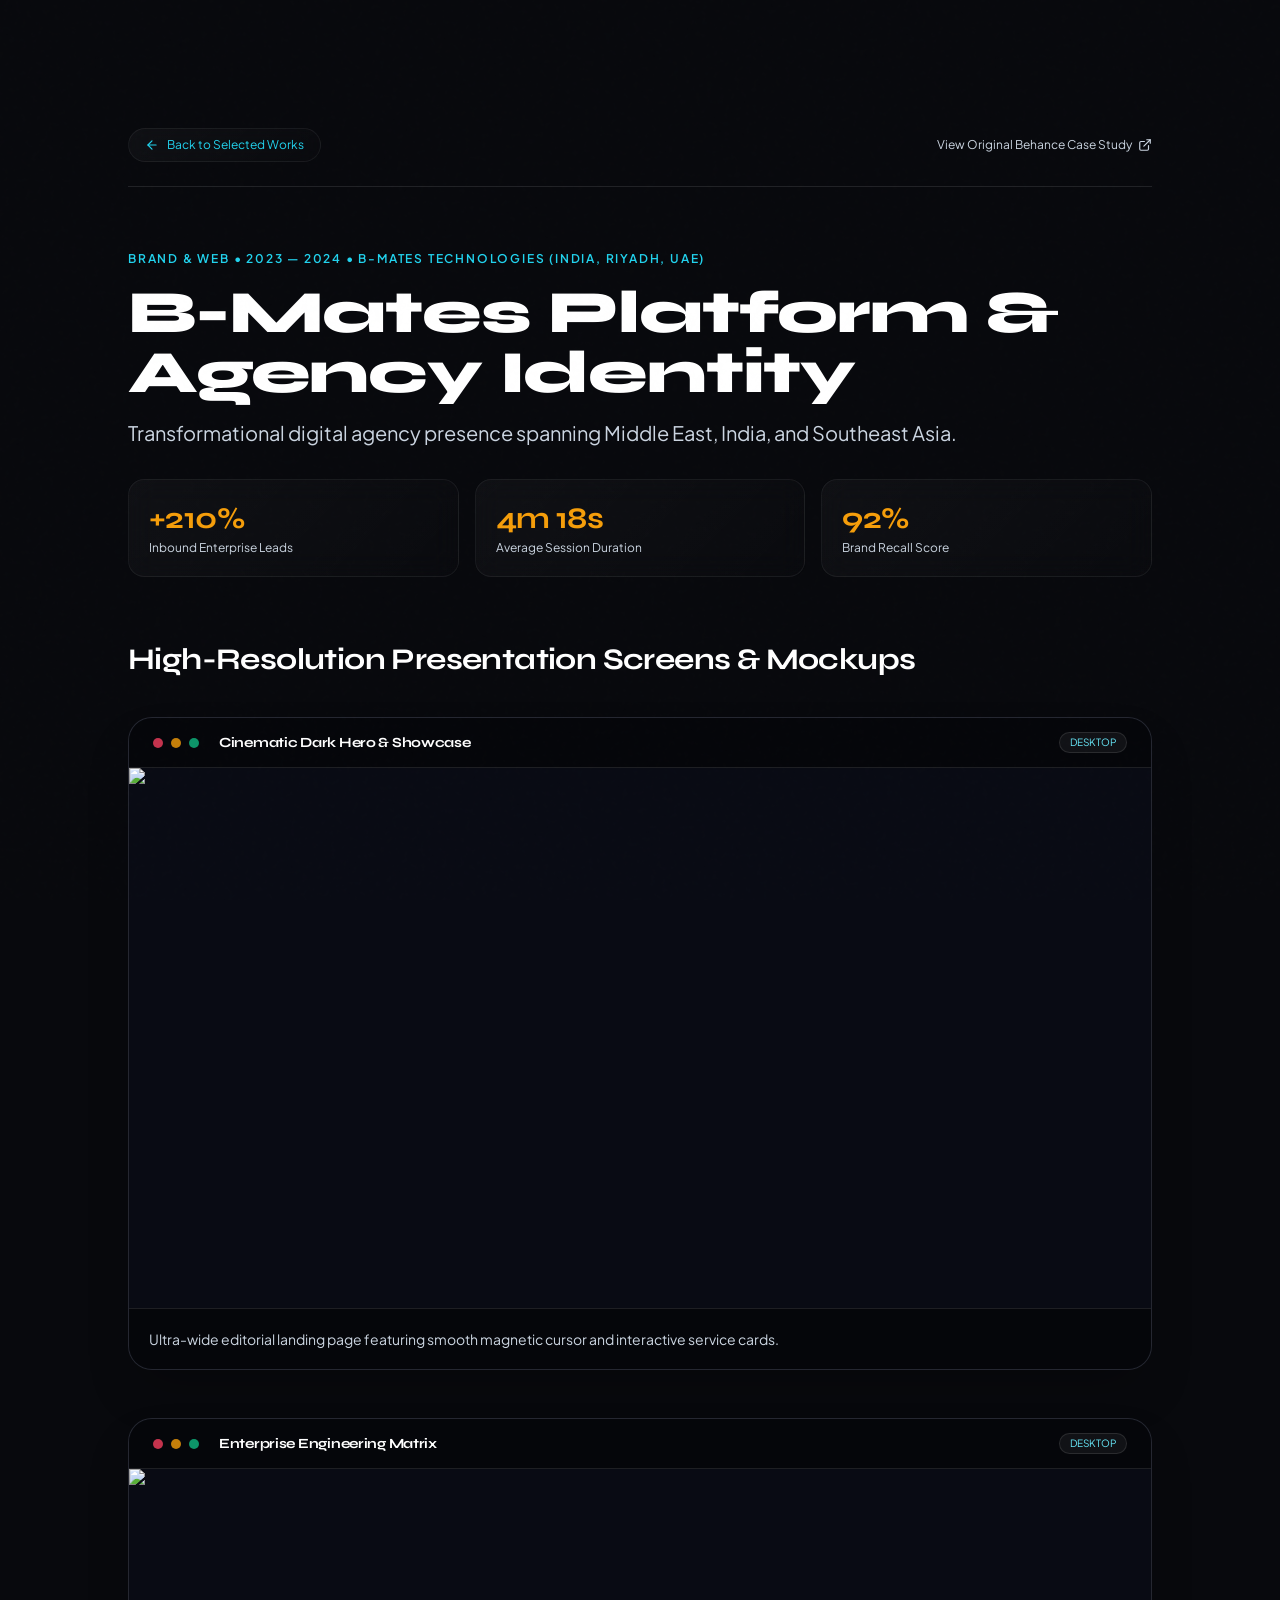
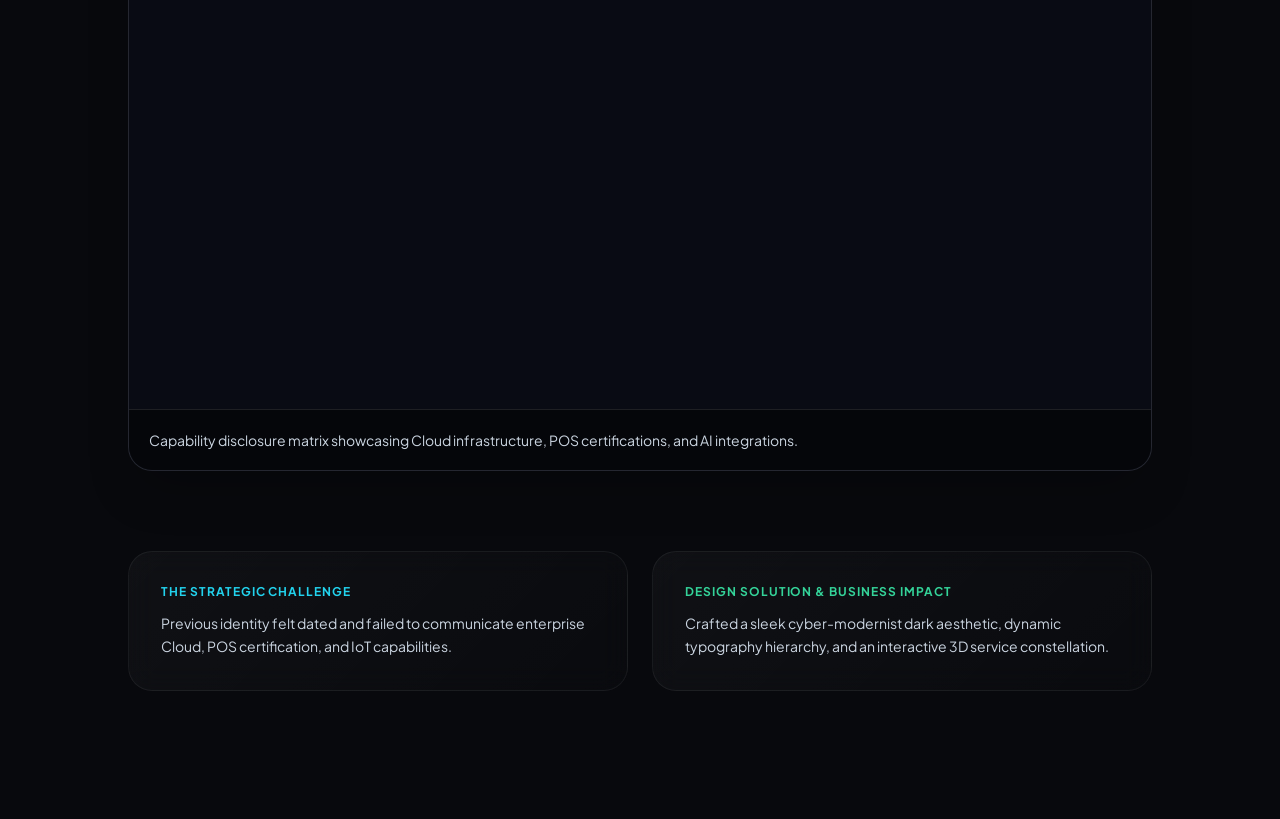
==== case-study/b-mates-branding.html @ 1fce5083 "Add files via upload" ====
<!DOCTYPE html>
<html lang="en" class="dark scroll-smooth">
<head>
<meta charSet="utf-8"/>
<meta name="viewport" content="width=device-width, initial-scale=1"/>
<link rel="stylesheet" href="../styles.css">
<title>AJESHCREATIVES | Senior UI/UX Designer &amp; Design Lead (15+ Years)</title>
<meta name="description" content="Design portfolio of Ajesh Mohanan (AJESHCREATIVES) — Senior UI/UX Designer and Design Team Lead with 15+ years of experience in Enterprise Healthcare SaaS, Design Systems, and Mobile Applications."/>
<meta name="author" content="Ajesh Mohanan"/>
<meta name="keywords" content="AJESHCREATIVES,Ajesh Mohanan,Senior UI/UX Designer,Design Team Lead,Product Designer,KanTime Healthcare,Mobile App Design,Design Systems,Brand Identity"/>
<meta property="og:title" content="AJESHCREATIVES | Senior UI/UX Designer &amp; Design Lead"/>
<meta property="og:description" content="15+ years crafting high-impact digital products, enterprise interfaces, and brand identity systems."/>
<meta property="og:url" content="https://ajeshcreatives.com"/>
<meta property="og:site_name" content="AJESHCREATIVES"/>
<meta property="og:locale" content="en_US"/>
<meta property="og:type" content="website"/>
<meta name="twitter:card" content="summary"/>
<meta name="twitter:title" content="AJESHCREATIVES | Senior UI/UX Designer &amp; Design Lead"/>
<meta name="twitter:description" content="15+ years crafting high-impact digital products, enterprise interfaces, and brand identity systems."/>
</head>
<body class="bg-[#08090d] text-slate-100 antialiased selection:bg-cyan-500/30 selection:text-white relative min-h-screen">
<div class="fixed inset-0 pointer-events-none bg-noise z-30 opacity-30">
</div><canvas class="fixed inset-0 pointer-events-none z-0 opacity-70" aria-hidden="true"></canvas>
<div class="relative z-10 flex flex-col min-h-screen">
<div class="min-h-screen bg-[#08090d] text-white py-24 sm:py-32 px-6 sm:px-12 lg:px-20 font-sans">
<div class="max-w-5xl mx-auto flex flex-col gap-16">
<div class="flex items-center justify-between pb-6 border-b border-white/10"><a class="inline-flex items-center gap-2 text-xs font-sans text-cyan-400 hover:text-white transition-colors glass-card px-4 py-2 rounded-full border border-white/10" href="../index.html#works"><svg xmlns="http://www.w3.org/2000/svg" width="24" height="24" viewBox="0 0 24 24" fill="none" stroke="currentColor" stroke-width="2" stroke-linecap="round" stroke-linejoin="round" class="lucide lucide-arrow-left w-3.5 h-3.5"><path d="m12 19-7-7 7-7"></path><path d="M19 12H5"></path></svg><span>Back to Selected Works</span></a><a href="https://www.behance.net/gallery/220894351/B-Mates-landing-page-Branding" target="_blank" rel="noopener noreferrer" class="inline-flex items-center gap-1.5 text-xs font-sans text-slate-300 hover:text-cyan-400 transition-colors"><span>View Original Behance Case Study</span><svg xmlns="http://www.w3.org/2000/svg" width="24" height="24" viewBox="0 0 24 24" fill="none" stroke="currentColor" stroke-width="2" stroke-linecap="round" stroke-linejoin="round" class="lucide lucide-external-link w-3.5 h-3.5"><path d="M15 3h6v6"></path><path d="M10 14 21 3"></path><path d="M18 13v6a2 2 0 0 1-2 2H5a2 2 0 0 1-2-2V8a2 2 0 0 1 2-2h6"></path></svg></a>
</div>
<div class="flex flex-col gap-4">
<div class="flex items-center gap-2 text-xs font-sans text-cyan-400 uppercase tracking-widest font-semibold"><span>Brand &amp; Web • 2023 — 2024 • B-Mates Technologies (India, Riyadh, UAE)</span>
</div><h1 class="font-heading text-4xl sm:text-6xl font-black text-white leading-tight">B-Mates Platform &amp; Agency Identity</h1><p class="text-lg sm:text-xl text-slate-300 font-sans leading-relaxed">Transformational digital agency presence spanning Middle East, India, and Southeast Asia.</p>
<div class="grid grid-cols-1 sm:grid-cols-3 gap-4 pt-4">
<div class="p-5 rounded-2xl glass-card border border-white/10 flex flex-col"><span class="font-heading text-3xl font-bold" style="color:#f59e0b">+210%</span><span class="text-xs text-slate-300 font-sans mt-1">Inbound Enterprise Leads</span>
</div>
<div class="p-5 rounded-2xl glass-card border border-white/10 flex flex-col"><span class="font-heading text-3xl font-bold" style="color:#f59e0b">4m 18s</span><span class="text-xs text-slate-300 font-sans mt-1">Average Session Duration</span>
</div>
<div class="p-5 rounded-2xl glass-card border border-white/10 flex flex-col"><span class="font-heading text-3xl font-bold" style="color:#f59e0b">92%</span><span class="text-xs text-slate-300 font-sans mt-1">Brand Recall Score</span>
</div>
</div>
</div>
<div class="flex flex-col gap-10"><h2 class="font-heading text-2xl sm:text-3xl font-bold text-white">High-Resolution Presentation Screens &amp; Mockups</h2>
<div class="flex flex-col gap-12">
<div class="rounded-3xl bg-[#0c0f1a] border border-white/10 overflow-hidden shadow-2xl flex flex-col">
<div class="px-6 py-3.5 bg-black/60 border-b border-white/10 flex items-center justify-between">
<div class="flex items-center gap-2"><span class="w-2.5 h-2.5 rounded-full bg-rose-500/80"></span><span class="w-2.5 h-2.5 rounded-full bg-amber-500/80"></span><span class="w-2.5 h-2.5 rounded-full bg-emerald-500/80"></span><h3 class="font-heading text-xs sm:text-sm font-bold text-white ml-3">Cinematic Dark Hero &amp; Showcase</h3>
</div><span class="text-[10px] font-sans px-2.5 py-0.5 rounded-full bg-white/5 border border-white/10 text-cyan-300 uppercase">Desktop</span>
</div>
<div class="relative w-full h-[360px] sm:h-[540px] bg-[#090b14]"><img alt="Cinematic Dark Hero &amp; Showcase" loading="lazy" decoding="async" data-nimg="fill" class="object-cover object-top" style="position:absolute;height:100%;width:100%;left:0;top:0;right:0;bottom:0;color:transparent" src="https://images.unsplash.com/photo-1460925895917-afdab827c52f?auto=format&amp;fit=crop&amp;w=1200&amp;q=80"/>
</div>
<div class="p-5 bg-black/60 border-t border-white/10 text-xs sm:text-sm text-slate-300 font-sans">Ultra-wide editorial landing page featuring smooth magnetic cursor and interactive service cards.
</div>
</div>
<div class="rounded-3xl bg-[#0c0f1a] border border-white/10 overflow-hidden shadow-2xl flex flex-col">
<div class="px-6 py-3.5 bg-black/60 border-b border-white/10 flex items-center justify-between">
<div class="flex items-center gap-2"><span class="w-2.5 h-2.5 rounded-full bg-rose-500/80"></span><span class="w-2.5 h-2.5 rounded-full bg-amber-500/80"></span><span class="w-2.5 h-2.5 rounded-full bg-emerald-500/80"></span><h3 class="font-heading text-xs sm:text-sm font-bold text-white ml-3">Enterprise Engineering Matrix</h3>
</div><span class="text-[10px] font-sans px-2.5 py-0.5 rounded-full bg-white/5 border border-white/10 text-cyan-300 uppercase">Desktop</span>
</div>
<div class="relative w-full h-[360px] sm:h-[540px] bg-[#090b14]"><img alt="Enterprise Engineering Matrix" loading="lazy" decoding="async" data-nimg="fill" class="object-cover object-top" style="position:absolute;height:100%;width:100%;left:0;top:0;right:0;bottom:0;color:transparent" src="https://images.unsplash.com/photo-1551836022-d5d88e9218df?auto=format&amp;fit=crop&amp;w=1200&amp;q=80"/>
</div>
<div class="p-5 bg-black/60 border-t border-white/10 text-xs sm:text-sm text-slate-300 font-sans">Capability disclosure matrix showcasing Cloud infrastructure, POS certifications, and AI integrations.
</div>
</div>
</div>
</div>
<div class="grid grid-cols-1 md:grid-cols-2 gap-6 pt-4">
<div class="p-8 rounded-3xl glass-card border border-white/10 flex flex-col gap-3"><span class="text-xs font-sans font-bold uppercase tracking-wider text-cyan-400">The Strategic Challenge</span><p class="text-sm text-slate-300 font-sans leading-relaxed">Previous identity felt dated and failed to communicate enterprise Cloud, POS certification, and IoT capabilities.</p>
</div>
<div class="p-8 rounded-3xl glass-card border border-white/10 flex flex-col gap-3"><span class="text-xs font-sans font-bold uppercase tracking-wider text-emerald-400">Design Solution &amp; Business Impact</span><p class="text-sm text-slate-300 font-sans leading-relaxed">Crafted a sleek cyber-modernist dark aesthetic, dynamic typography hierarchy, and an interactive 3D service constellation.</p>
</div>
</div>
</div>
</div>
</div>
</body>
</html>
---- styles.css ----
@import url("https://fonts.googleapis.com/css2?family=Plus+Jakarta+Sans:wght@300;400;500;600;700&family=Syne:wght@500;600;700;800;900&display=swap");*,:after,:before{--tw-border-spacing-x:0;--tw-border-spacing-y:0;--tw-translate-x:0;--tw-translate-y:0;--tw-rotate:0;--tw-skew-x:0;--tw-skew-y:0;--tw-scale-x:1;--tw-scale-y:1;--tw-pan-x: ;--tw-pan-y: ;--tw-pinch-zoom: ;--tw-scroll-snap-strictness:proximity;--tw-gradient-from-position: ;--tw-gradient-via-position: ;--tw-gradient-to-position: ;--tw-ordinal: ;--tw-slashed-zero: ;--tw-numeric-figure: ;--tw-numeric-spacing: ;--tw-numeric-fraction: ;--tw-ring-inset: ;--tw-ring-offset-width:0px;--tw-ring-offset-color:#fff;--tw-ring-color:rgba(59,130,246,.5);--tw-ring-offset-shadow:0 0 #0000;--tw-ring-shadow:0 0 #0000;--tw-shadow:0 0 #0000;--tw-shadow-colored:0 0 #0000;--tw-blur: ;--tw-brightness: ;--tw-contrast: ;--tw-grayscale: ;--tw-hue-rotate: ;--tw-invert: ;--tw-saturate: ;--tw-sepia: ;--tw-drop-shadow: ;--tw-backdrop-blur: ;--tw-backdrop-brightness: ;--tw-backdrop-contrast: ;--tw-backdrop-grayscale: ;--tw-backdrop-hue-rotate: ;--tw-backdrop-invert: ;--tw-backdrop-opacity: ;--tw-backdrop-saturate: ;--tw-backdrop-sepia: ;--tw-contain-size: ;--tw-contain-layout: ;--tw-contain-paint: ;--tw-contain-style: }::backdrop{--tw-border-spacing-x:0;--tw-border-spacing-y:0;--tw-translate-x:0;--tw-translate-y:0;--tw-rotate:0;--tw-skew-x:0;--tw-skew-y:0;--tw-scale-x:1;--tw-scale-y:1;--tw-pan-x: ;--tw-pan-y: ;--tw-pinch-zoom: ;--tw-scroll-snap-strictness:proximity;--tw-gradient-from-position: ;--tw-gradient-via-position: ;--tw-gradient-to-position: ;--tw-ordinal: ;--tw-slashed-zero: ;--tw-numeric-figure: ;--tw-numeric-spacing: ;--tw-numeric-fraction: ;--tw-ring-inset: ;--tw-ring-offset-width:0px;--tw-ring-offset-color:#fff;--tw-ring-color:rgba(59,130,246,.5);--tw-ring-offset-shadow:0 0 #0000;--tw-ring-shadow:0 0 #0000;--tw-shadow:0 0 #0000;--tw-shadow-colored:0 0 #0000;--tw-blur: ;--tw-brightness: ;--tw-contrast: ;--tw-grayscale: ;--tw-hue-rotate: ;--tw-invert: ;--tw-saturate: ;--tw-sepia: ;--tw-drop-shadow: ;--tw-backdrop-blur: ;--tw-backdrop-brightness: ;--tw-backdrop-contrast: ;--tw-backdrop-grayscale: ;--tw-backdrop-hue-rotate: ;--tw-backdrop-invert: ;--tw-backdrop-opacity: ;--tw-backdrop-saturate: ;--tw-backdrop-sepia: ;--tw-contain-size: ;--tw-contain-layout: ;--tw-contain-paint: ;--tw-contain-style: }

/*
! tailwindcss v3.4.19 | MIT License | https://tailwindcss.com
*/*,:after,:before{box-sizing:border-box;border:0 solid #e5e7eb}:after,:before{--tw-content:""}:host,html{line-height:1.5;-webkit-text-size-adjust:100%;-moz-tab-size:4;-o-tab-size:4;tab-size:4;font-family:Plus Jakarta Sans,-apple-system,BlinkMacSystemFont,Segoe UI,sans-serif;font-feature-settings:normal;font-variation-settings:normal;-webkit-tap-highlight-color:transparent}body{margin:0;line-height:inherit}hr{height:0;color:inherit;border-top-width:1px}abbr:where([title]){-webkit-text-decoration:underline dotted;text-decoration:underline dotted}h1,h2,h3,h4,h5,h6{font-size:inherit;font-weight:inherit}a{color:inherit;text-decoration:inherit}b,strong{font-weight:bolder}code,kbd,pre,samp{font-family:SF Mono,Fira Code,JetBrains Mono,monospace;font-feature-settings:normal;font-variation-settings:normal;font-size:1em}small{font-size:80%}sub,sup{font-size:75%;line-height:0;position:relative;vertical-align:baseline}sub{bottom:-.25em}sup{top:-.5em}table{text-indent:0;border-color:inherit;border-collapse:collapse}button,input,optgroup,select,textarea{font-family:inherit;font-feature-settings:inherit;font-variation-settings:inherit;font-size:100%;font-weight:inherit;line-height:inherit;letter-spacing:inherit;color:inherit;margin:0;padding:0}button,select{text-transform:none}button,input:where([type=button]),input:where([type=reset]),input:where([type=submit]){-webkit-appearance:button;background-color:transparent;background-image:none}:-moz-focusring{outline:auto}:-moz-ui-invalid{box-shadow:none}progress{vertical-align:baseline}::-webkit-inner-spin-button,::-webkit-outer-spin-button{height:auto}[type=search]{-webkit-appearance:textfield;outline-offset:-2px}::-webkit-search-decoration{-webkit-appearance:none}::-webkit-file-upload-button{-webkit-appearance:button;font:inherit}summary{display:list-item}blockquote,dd,dl,figure,h1,h2,h3,h4,h5,h6,hr,p,pre{margin:0}fieldset{margin:0}fieldset,legend{padding:0}menu,ol,ul{list-style:none;margin:0;padding:0}dialog{padding:0}textarea{resize:vertical}input::-moz-placeholder,textarea::-moz-placeholder{opacity:1;color:#9ca3af}input::placeholder,textarea::placeholder{opacity:1;color:#9ca3af}[role=button],button{cursor:pointer}:disabled{cursor:default}audio,canvas,embed,iframe,img,object,svg,video{display:block;vertical-align:middle}img,video{max-width:100%;height:auto}[hidden]:where(:not([hidden=until-found])){display:none}.pointer-events-none{pointer-events:none}.pointer-events-auto{pointer-events:auto}.fixed{position:fixed}.absolute{position:absolute}.relative{position:relative}.sticky{position:sticky}.inset-0{inset:0}.inset-4{inset:1rem}.inset-x-4{left:1rem;right:1rem}.-bottom-4{bottom:-1rem}.bottom-0{bottom:0}.bottom-6{bottom:1.5rem}.bottom-8{bottom:2rem}.left-0{left:0}.left-1\/3{left:33.333333%}.left-6{left:1.5rem}.left-8{left:2rem}.right-0{right:0}.right-1\/4{right:25%}.right-2{right:.5rem}.right-6{right:1.5rem}.right-8{right:2rem}.top-0{top:0}.top-1\/2{top:50%}.top-1\/3{top:33.333333%}.top-1\/4{top:25%}.top-24{top:6rem}.top-8{top:2rem}.-z-10{z-index:-10}.z-0{z-index:0}.z-10{z-index:10}.z-20{z-index:20}.z-30{z-index:30}.z-40{z-index:40}.z-50{z-index:50}.mx-auto{margin-left:auto;margin-right:auto}.mb-1\.5{margin-bottom:.375rem}.mb-2{margin-bottom:.5rem}.ml-3{margin-left:.75rem}.mr-2{margin-right:.5rem}.mt-0\.5{margin-top:.125rem}.mt-1{margin-top:.25rem}.mt-2{margin-top:.5rem}.mt-4{margin-top:1rem}.block{display:block}.inline-block{display:inline-block}.flex{display:flex}.inline-flex{display:inline-flex}.grid{display:grid}.hidden{display:none}.h-1\.5{height:.375rem}.h-10{height:2.5rem}.h-14{height:3.5rem}.h-2{height:.5rem}.h-2\.5{height:.625rem}.h-20{height:5rem}.h-28{height:7rem}.h-3{height:.75rem}.h-3\.5{height:.875rem}.h-4{height:1rem}.h-5{height:1.25rem}.h-8{height:2rem}.h-9{height:2.25rem}.h-\[320px\]{height:320px}.h-\[360px\]{height:360px}.h-\[400px\]{height:400px}.h-\[440px\]{height:440px}.h-\[500px\]{height:500px}.h-\[600px\]{height:600px}.h-full{height:100%}.max-h-\[90vh\]{max-height:90vh}.max-h-\[92vh\]{max-height:92vh}.min-h-\[92vh\]{min-height:92vh}.min-h-screen{min-height:100vh}.w-1\.5{width:.375rem}.w-10{width:2.5rem}.w-14{width:3.5rem}.w-2{width:.5rem}.w-2\.5{width:.625rem}.w-20{width:5rem}.w-3{width:.75rem}.w-3\.5{width:.875rem}.w-4{width:1rem}.w-5{width:1.25rem}.w-8{width:2rem}.w-9{width:2.25rem}.w-\[300px\]{width:300px}.w-\[600px\]{width:600px}.w-\[650px\]{width:650px}.w-fit{width:-moz-fit-content;width:fit-content}.w-full{width:100%}.max-w-2xl{max-width:42rem}.max-w-3xl{max-width:48rem}.max-w-4xl{max-width:56rem}.max-w-5xl{max-width:64rem}.max-w-6xl{max-width:72rem}.max-w-7xl{max-width:80rem}.max-w-lg{max-width:32rem}.max-w-md{max-width:28rem}.max-w-xl{max-width:36rem}.max-w-xs{max-width:20rem}.flex-1{flex:1 1 0%}.shrink-0{flex-shrink:0}.-translate-x-1\/2{--tw-translate-x:-50%}.-translate-x-1\/2,.-translate-y-1\/2{transform:translate(var(--tw-translate-x),var(--tw-translate-y)) rotate(var(--tw-rotate)) skewX(var(--tw-skew-x)) skewY(var(--tw-skew-y)) scaleX(var(--tw-scale-x)) scaleY(var(--tw-scale-y))}.-translate-y-1\/2{--tw-translate-y:-50%}.scale-\[1\.02\]{--tw-scale-x:1.02;--tw-scale-y:1.02;transform:translate(var(--tw-translate-x),var(--tw-translate-y)) rotate(var(--tw-rotate)) skewX(var(--tw-skew-x)) skewY(var(--tw-skew-y)) scaleX(var(--tw-scale-x)) scaleY(var(--tw-scale-y))}@keyframes ping{75%,to{transform:scale(2);opacity:0}}.animate-ping{animation:ping 1s cubic-bezier(0,0,.2,1) infinite}@keyframes pulse{50%{opacity:.5}}.animate-pulse{animation:pulse 2s cubic-bezier(.4,0,.6,1) infinite}.cursor-pointer{cursor:pointer}.select-none{-webkit-user-select:none;-moz-user-select:none;user-select:none}.resize{resize:both}.grid-cols-1{grid-template-columns:repeat(1,minmax(0,1fr))}.grid-cols-2{grid-template-columns:repeat(2,minmax(0,1fr))}.grid-cols-3{grid-template-columns:repeat(3,minmax(0,1fr))}.flex-col{flex-direction:column}.flex-wrap{flex-wrap:wrap}.items-start{align-items:flex-start}.items-end{align-items:flex-end}.items-center{align-items:center}.items-baseline{align-items:baseline}.justify-center{justify-content:center}.justify-between{justify-content:space-between}.gap-1{gap:.25rem}.gap-1\.5{gap:.375rem}.gap-10{gap:2.5rem}.gap-12{gap:3rem}.gap-16{gap:4rem}.gap-2{gap:.5rem}.gap-2\.5{gap:.625rem}.gap-20{gap:5rem}.gap-24{gap:6rem}.gap-3{gap:.75rem}.gap-3\.5{gap:.875rem}.gap-36{gap:9rem}.gap-4{gap:1rem}.gap-6{gap:1.5rem}.gap-8{gap:2rem}.space-y-2\.5>:not([hidden])~:not([hidden]){--tw-space-y-reverse:0;margin-top:calc(.625rem * calc(1 - var(--tw-space-y-reverse)));margin-bottom:calc(.625rem * var(--tw-space-y-reverse))}.space-y-3>:not([hidden])~:not([hidden]){--tw-space-y-reverse:0;margin-top:calc(.75rem * calc(1 - var(--tw-space-y-reverse)));margin-bottom:calc(.75rem * var(--tw-space-y-reverse))}.space-y-4>:not([hidden])~:not([hidden]){--tw-space-y-reverse:0;margin-top:calc(1rem * calc(1 - var(--tw-space-y-reverse)));margin-bottom:calc(1rem * var(--tw-space-y-reverse))}.self-start{align-self:flex-start}.overflow-hidden{overflow:hidden}.overflow-x-auto{overflow-x:auto}.overflow-y-auto{overflow-y:auto}.scroll-smooth{scroll-behavior:smooth}.truncate{overflow:hidden;text-overflow:ellipsis}.truncate,.whitespace-nowrap{white-space:nowrap}.rounded{border-radius:.25rem}.rounded-2xl{border-radius:1rem}.rounded-3xl{border-radius:1.5rem}.rounded-full{border-radius:9999px}.rounded-lg{border-radius:.5rem}.rounded-xl{border-radius:.75rem}.border{border-width:1px}.border-b{border-bottom-width:1px}.border-t{border-top-width:1px}.border-amber-500\/20{border-color:rgba(245,158,11,.2)}.border-cyan-400{--tw-border-opacity:1;border-color:rgb(34 211 238/var(--tw-border-opacity,1))}.border-cyan-400\/20{border-color:rgba(34,211,238,.2)}.border-cyan-400\/25{border-color:rgba(34,211,238,.25)}.border-cyan-400\/30{border-color:rgba(34,211,238,.3)}.border-cyan-400\/50{border-color:rgba(34,211,238,.5)}.border-cyan-500\/20{border-color:rgba(6,182,212,.2)}.border-cyan-500\/25{border-color:rgba(6,182,212,.25)}.border-cyan-500\/30{border-color:rgba(6,182,212,.3)}.border-emerald-400\/20{border-color:rgba(52,211,153,.2)}.border-emerald-500\/20{border-color:rgba(16,185,129,.2)}.border-emerald-500\/30{border-color:rgba(16,185,129,.3)}.border-emerald-500\/40{border-color:rgba(16,185,129,.4)}.border-purple-400\/20{border-color:rgba(192,132,252,.2)}.border-purple-500{--tw-border-opacity:1;border-color:rgb(168 85 247/var(--tw-border-opacity,1))}.border-purple-500\/20{border-color:rgba(168,85,247,.2)}.border-white{--tw-border-opacity:1;border-color:rgb(255 255 255/var(--tw-border-opacity,1))}.border-white\/10{border-color:hsla(0,0%,100%,.1)}.border-white\/15{border-color:hsla(0,0%,100%,.15)}.border-white\/40{border-color:hsla(0,0%,100%,.4)}.border-white\/5{border-color:hsla(0,0%,100%,.05)}.bg-\[\#06070b\]{--tw-bg-opacity:1;background-color:rgb(6 7 11/var(--tw-bg-opacity,1))}.bg-\[\#08090d\]{--tw-bg-opacity:1;background-color:rgb(8 9 13/var(--tw-bg-opacity,1))}.bg-\[\#080a12\]{--tw-bg-opacity:1;background-color:rgb(8 10 18/var(--tw-bg-opacity,1))}.bg-\[\#080a12\]\/95{background-color:rgba(8,10,18,.95)}.bg-\[\#090b14\]{--tw-bg-opacity:1;background-color:rgb(9 11 20/var(--tw-bg-opacity,1))}.bg-\[\#090b14\]\/95{background-color:rgba(9,11,20,.95)}.bg-\[\#0a0d17\]\/85{background-color:rgba(10,13,23,.85)}.bg-\[\#0c0f1a\]{--tw-bg-opacity:1;background-color:rgb(12 15 26/var(--tw-bg-opacity,1))}.bg-\[\#0f1422\]{--tw-bg-opacity:1;background-color:rgb(15 20 34/var(--tw-bg-opacity,1))}.bg-\[\#111\]{--tw-bg-opacity:1;background-color:rgb(17 17 17/var(--tw-bg-opacity,1))}.bg-\[\#121624\]{--tw-bg-opacity:1;background-color:rgb(18 22 36/var(--tw-bg-opacity,1))}.bg-amber-500\/80{background-color:rgba(245,158,11,.8)}.bg-black\/40{background-color:rgba(0,0,0,.4)}.bg-black\/50{background-color:rgba(0,0,0,.5)}.bg-black\/60{background-color:rgba(0,0,0,.6)}.bg-black\/70{background-color:rgba(0,0,0,.7)}.bg-black\/75{background-color:rgba(0,0,0,.75)}.bg-black\/85{background-color:rgba(0,0,0,.85)}.bg-black\/90{background-color:rgba(0,0,0,.9)}.bg-blue-600\/5{background-color:rgba(37,99,235,.05)}.bg-cyan-400{--tw-bg-opacity:1;background-color:rgb(34 211 238/var(--tw-bg-opacity,1))}.bg-cyan-400\/10{background-color:rgba(34,211,238,.1)}.bg-cyan-500\/15{background-color:rgba(6,182,212,.15)}.bg-cyan-500\/20{background-color:rgba(6,182,212,.2)}.bg-cyan-500\/5{background-color:rgba(6,182,212,.05)}.bg-cyan-950\/60{background-color:rgba(8,51,68,.6)}.bg-emerald-400{--tw-bg-opacity:1;background-color:rgb(52 211 153/var(--tw-bg-opacity,1))}.bg-emerald-400\/10{background-color:rgba(52,211,153,.1)}.bg-emerald-500\/80{background-color:rgba(16,185,129,.8)}.bg-emerald-950\/40{background-color:rgba(2,44,34,.4)}.bg-emerald-950\/60{background-color:rgba(2,44,34,.6)}.bg-purple-400\/10{background-color:rgba(192,132,252,.1)}.bg-purple-600{--tw-bg-opacity:1;background-color:rgb(147 51 234/var(--tw-bg-opacity,1))}.bg-rose-500\/80{background-color:rgba(244,63,94,.8)}.bg-white{--tw-bg-opacity:1;background-color:rgb(255 255 255/var(--tw-bg-opacity,1))}.bg-white\/10{background-color:hsla(0,0%,100%,.1)}.bg-white\/5{background-color:hsla(0,0%,100%,.05)}.bg-white\/\[0\.02\]{background-color:hsla(0,0%,100%,.02)}.bg-white\/\[0\.03\]{background-color:hsla(0,0%,100%,.03)}.bg-white\/\[0\.04\]{background-color:hsla(0,0%,100%,.04)}.bg-gradient-to-b{background-image:linear-gradient(to bottom,var(--tw-gradient-stops))}.bg-gradient-to-br{background-image:linear-gradient(to bottom right,var(--tw-gradient-stops))}.bg-gradient-to-r{background-image:linear-gradient(to right,var(--tw-gradient-stops))}.bg-gradient-to-t{background-image:linear-gradient(to top,var(--tw-gradient-stops))}.bg-gradient-to-tr{background-image:linear-gradient(to top right,var(--tw-gradient-stops))}.from-black\/80{--tw-gradient-from:rgba(0,0,0,.8) var(--tw-gradient-from-position);--tw-gradient-to:transparent var(--tw-gradient-to-position);--tw-gradient-stops:var(--tw-gradient-from),var(--tw-gradient-to)}.from-cyan-300{--tw-gradient-from:#67e8f9 var(--tw-gradient-from-position);--tw-gradient-to:rgba(103,232,249,0) var(--tw-gradient-to-position);--tw-gradient-stops:var(--tw-gradient-from),var(--tw-gradient-to)}.from-cyan-400\/20{--tw-gradient-from:rgba(34,211,238,.2) var(--tw-gradient-from-position);--tw-gradient-to:rgba(34,211,238,0) var(--tw-gradient-to-position);--tw-gradient-stops:var(--tw-gradient-from),var(--tw-gradient-to)}.from-cyan-500\/10{--tw-gradient-from:rgba(6,182,212,.1) var(--tw-gradient-from-position);--tw-gradient-to:rgba(6,182,212,0) var(--tw-gradient-to-position);--tw-gradient-stops:var(--tw-gradient-from),var(--tw-gradient-to)}.from-cyan-950\/20{--tw-gradient-from:rgba(8,51,68,.2) var(--tw-gradient-from-position);--tw-gradient-to:rgba(8,51,68,0) var(--tw-gradient-to-position);--tw-gradient-stops:var(--tw-gradient-from),var(--tw-gradient-to)}.from-white\/\[0\.06\]{--tw-gradient-from:hsla(0,0%,100%,.06) var(--tw-gradient-from-position);--tw-gradient-to:hsla(0,0%,100%,0) var(--tw-gradient-to-position);--tw-gradient-stops:var(--tw-gradient-from),var(--tw-gradient-to)}.via-black{--tw-gradient-to:transparent var(--tw-gradient-to-position);--tw-gradient-stops:var(--tw-gradient-from),#000 var(--tw-gradient-via-position),var(--tw-gradient-to)}.via-cyan-400{--tw-gradient-to:rgba(34,211,238,0) var(--tw-gradient-to-position);--tw-gradient-stops:var(--tw-gradient-from),#22d3ee var(--tw-gradient-via-position),var(--tw-gradient-to)}.via-purple-500\/5{--tw-gradient-to:rgba(168,85,247,0) var(--tw-gradient-to-position);--tw-gradient-stops:var(--tw-gradient-from),rgba(168,85,247,.05) var(--tw-gradient-via-position),var(--tw-gradient-to)}.via-transparent{--tw-gradient-to:transparent var(--tw-gradient-to-position);--tw-gradient-stops:var(--tw-gradient-from),transparent var(--tw-gradient-via-position),var(--tw-gradient-to)}.to-cyan-400{--tw-gradient-to:#22d3ee var(--tw-gradient-to-position)}.to-emerald-400{--tw-gradient-to:#34d399 var(--tw-gradient-to-position)}.to-purple-500\/20{--tw-gradient-to:rgba(168,85,247,.2) var(--tw-gradient-to-position)}.to-purple-950\/20{--tw-gradient-to:rgba(59,7,100,.2) var(--tw-gradient-to-position)}.to-transparent{--tw-gradient-to:transparent var(--tw-gradient-to-position)}.fill-black{fill:#000}.fill-cyan-400{fill:#22d3ee}.object-contain{-o-object-fit:contain;object-fit:contain}.object-cover{-o-object-fit:cover;object-fit:cover}.object-top{-o-object-position:top;object-position:top}.p-0\.5{padding:.125rem}.p-1\.5{padding:.375rem}.p-2{padding:.5rem}.p-2\.5{padding:.625rem}.p-3{padding:.75rem}.p-4{padding:1rem}.p-5{padding:1.25rem}.p-6{padding:1.5rem}.p-8{padding:2rem}.px-1{padding-left:.25rem;padding-right:.25rem}.px-2\.5{padding-left:.625rem;padding-right:.625rem}.px-3{padding-left:.75rem;padding-right:.75rem}.px-3\.5{padding-left:.875rem;padding-right:.875rem}.px-4{padding-left:1rem;padding-right:1rem}.px-5{padding-left:1.25rem;padding-right:1.25rem}.px-6{padding-left:1.5rem;padding-right:1.5rem}.px-7{padding-left:1.75rem;padding-right:1.75rem}.py-0\.5{padding-top:.125rem;padding-bottom:.125rem}.py-1{padding-top:.25rem;padding-bottom:.25rem}.py-1\.5{padding-top:.375rem;padding-bottom:.375rem}.py-2{padding-top:.5rem;padding-bottom:.5rem}.py-2\.5{padding-top:.625rem;padding-bottom:.625rem}.py-24{padding-top:6rem;padding-bottom:6rem}.py-3{padding-top:.75rem;padding-bottom:.75rem}.py-3\.5{padding-top:.875rem;padding-bottom:.875rem}.py-32{padding-top:8rem;padding-bottom:8rem}.py-4{padding-top:1rem;padding-bottom:1rem}.pb-12{padding-bottom:3rem}.pb-16{padding-bottom:4rem}.pb-2{padding-bottom:.5rem}.pb-28{padding-bottom:7rem}.pb-3{padding-bottom:.75rem}.pb-4{padding-bottom:1rem}.pb-6{padding-bottom:1.5rem}.pb-8{padding-bottom:2rem}.pt-2{padding-top:.5rem}.pt-24{padding-top:6rem}.pt-3{padding-top:.75rem}.pt-36{padding-top:9rem}.pt-4{padding-top:1rem}.pt-5{padding-top:1.25rem}.pt-6{padding-top:1.5rem}.pt-8{padding-top:2rem}.text-left{text-align:left}.text-center{text-align:center}.text-right{text-align:right}.font-heading{font-family:Syne,-apple-system,sans-serif}.font-mono{font-family:SF Mono,Fira Code,JetBrains Mono,monospace}.font-sans{font-family:Plus Jakarta Sans,-apple-system,BlinkMacSystemFont,Segoe UI,sans-serif}.text-2xl{font-size:1.5rem;line-height:2rem}.text-3xl{font-size:1.875rem;line-height:2.25rem}.text-4xl{font-size:2.25rem;line-height:2.5rem}.text-5xl{font-size:3rem;line-height:1}.text-\[10px\]{font-size:10px}.text-\[11px\]{font-size:11px}.text-base{font-size:1rem;line-height:1.5rem}.text-lg{font-size:1.125rem;line-height:1.75rem}.text-sm{font-size:.875rem;line-height:1.25rem}.text-xl{font-size:1.25rem;line-height:1.75rem}.text-xs{font-size:.75rem;line-height:1rem}.font-black{font-weight:900}.font-bold{font-weight:700}.font-extrabold{font-weight:800}.font-medium{font-weight:500}.font-normal{font-weight:400}.font-semibold{font-weight:600}.uppercase{text-transform:uppercase}.leading-\[1\.02\]{line-height:1.02}.leading-relaxed{line-height:1.625}.leading-tight{line-height:1.25}.tracking-\[0\.25em\]{letter-spacing:.25em}.tracking-\[0\.2em\]{letter-spacing:.2em}.tracking-tight{letter-spacing:-.02em}.tracking-wide{letter-spacing:.04em}.tracking-wider{letter-spacing:.08em}.tracking-widest{letter-spacing:.15em}.text-amber-400{--tw-text-opacity:1;color:rgb(251 191 36/var(--tw-text-opacity,1))}.text-black{--tw-text-opacity:1;color:rgb(0 0 0/var(--tw-text-opacity,1))}.text-cyan-300{--tw-text-opacity:1;color:rgb(103 232 249/var(--tw-text-opacity,1))}.text-cyan-400{--tw-text-opacity:1;color:rgb(34 211 238/var(--tw-text-opacity,1))}.text-emerald-300{--tw-text-opacity:1;color:rgb(110 231 183/var(--tw-text-opacity,1))}.text-emerald-400{--tw-text-opacity:1;color:rgb(52 211 153/var(--tw-text-opacity,1))}.text-purple-300{--tw-text-opacity:1;color:rgb(216 180 254/var(--tw-text-opacity,1))}.text-purple-400{--tw-text-opacity:1;color:rgb(192 132 252/var(--tw-text-opacity,1))}.text-slate-100{--tw-text-opacity:1;color:rgb(241 245 249/var(--tw-text-opacity,1))}.text-slate-200{--tw-text-opacity:1;color:rgb(226 232 240/var(--tw-text-opacity,1))}.text-slate-300{--tw-text-opacity:1;color:rgb(203 213 225/var(--tw-text-opacity,1))}.text-slate-400{--tw-text-opacity:1;color:rgb(148 163 184/var(--tw-text-opacity,1))}.text-slate-500{--tw-text-opacity:1;color:rgb(100 116 139/var(--tw-text-opacity,1))}.text-white{--tw-text-opacity:1;color:rgb(255 255 255/var(--tw-text-opacity,1))}.antialiased{-webkit-font-smoothing:antialiased;-moz-osx-font-smoothing:grayscale}.placeholder-slate-500::-moz-placeholder{--tw-placeholder-opacity:1;color:rgb(100 116 139/var(--tw-placeholder-opacity,1))}.placeholder-slate-500::placeholder{--tw-placeholder-opacity:1;color:rgb(100 116 139/var(--tw-placeholder-opacity,1))}.opacity-15{opacity:.15}.opacity-30{opacity:.3}.opacity-70{opacity:.7}.opacity-75{opacity:.75}.shadow{--tw-shadow:0 1px 3px 0 rgba(0,0,0,.1),0 1px 2px -1px rgba(0,0,0,.1);--tw-shadow-colored:0 1px 3px 0 var(--tw-shadow-color),0 1px 2px -1px var(--tw-shadow-color)}.shadow,.shadow-2xl{box-shadow:var(--tw-ring-offset-shadow,0 0 #0000),var(--tw-ring-shadow,0 0 #0000),var(--tw-shadow)}.shadow-2xl{--tw-shadow:0 25px 50px -12px rgba(0,0,0,.25);--tw-shadow-colored:0 25px 50px -12px var(--tw-shadow-color)}.shadow-\[0_0_10px_\#00f0ff\]{--tw-shadow:0 0 10px #00f0ff;--tw-shadow-colored:0 0 10px var(--tw-shadow-color)}.shadow-\[0_0_10px_\#00f0ff\],.shadow-\[0_0_15px_rgba\(0\2c 240\2c 255\2c 0\.15\)\]{box-shadow:var(--tw-ring-offset-shadow,0 0 #0000),var(--tw-ring-shadow,0 0 #0000),var(--tw-shadow)}.shadow-\[0_0_15px_rgba\(0\2c 240\2c 255\2c 0\.15\)\]{--tw-shadow:0 0 15px rgba(0,240,255,.15);--tw-shadow-colored:0 0 15px var(--tw-shadow-color)}.shadow-\[0_0_20px_rgba\(0\2c 240\2c 255\2c 0\.25\)\]{--tw-shadow:0 0 20px rgba(0,240,255,.25);--tw-shadow-colored:0 0 20px var(--tw-shadow-color);box-shadow:var(--tw-ring-offset-shadow,0 0 #0000),var(--tw-ring-shadow,0 0 #0000),var(--tw-shadow)}.shadow-\[0_0_20px_rgba\(0\2c 240\2c 255\2c 0\.3\)\]{--tw-shadow:0 0 20px rgba(0,240,255,.3);--tw-shadow-colored:0 0 20px var(--tw-shadow-color);box-shadow:var(--tw-ring-offset-shadow,0 0 #0000),var(--tw-ring-shadow,0 0 #0000),var(--tw-shadow)}.shadow-\[0_0_20px_rgba\(255\2c 255\2c 255\2c 0\.25\)\]{--tw-shadow:0 0 20px hsla(0,0%,100%,.25);--tw-shadow-colored:0 0 20px var(--tw-shadow-color);box-shadow:var(--tw-ring-offset-shadow,0 0 #0000),var(--tw-ring-shadow,0 0 #0000),var(--tw-shadow)}.shadow-\[0_0_25px_rgba\(0\2c 240\2c 255\2c 0\.15\)\]{--tw-shadow:0 0 25px rgba(0,240,255,.15);--tw-shadow-colored:0 0 25px var(--tw-shadow-color);box-shadow:var(--tw-ring-offset-shadow,0 0 #0000),var(--tw-ring-shadow,0 0 #0000),var(--tw-shadow)}.shadow-\[0_0_25px_rgba\(0\2c 240\2c 255\2c 0\.3\)\]{--tw-shadow:0 0 25px rgba(0,240,255,.3);--tw-shadow-colored:0 0 25px var(--tw-shadow-color);box-shadow:var(--tw-ring-offset-shadow,0 0 #0000),var(--tw-ring-shadow,0 0 #0000),var(--tw-shadow)}.shadow-\[0_0_25px_rgba\(0\2c 240\2c 255\2c 0\.35\)\]{--tw-shadow:0 0 25px rgba(0,240,255,.35);--tw-shadow-colored:0 0 25px var(--tw-shadow-color);box-shadow:var(--tw-ring-offset-shadow,0 0 #0000),var(--tw-ring-shadow,0 0 #0000),var(--tw-shadow)}.shadow-\[0_12px_36px_rgba\(0\2c 0\2c 0\2c 0\.6\)\]{--tw-shadow:0 12px 36px rgba(0,0,0,.6);--tw-shadow-colored:0 12px 36px var(--tw-shadow-color);box-shadow:var(--tw-ring-offset-shadow,0 0 #0000),var(--tw-ring-shadow,0 0 #0000),var(--tw-shadow)}.shadow-\[0_25px_70px_rgba\(0\2c 0\2c 0\2c 0\.8\)\]{--tw-shadow:0 25px 70px rgba(0,0,0,.8);--tw-shadow-colored:0 25px 70px var(--tw-shadow-color);box-shadow:var(--tw-ring-offset-shadow,0 0 #0000),var(--tw-ring-shadow,0 0 #0000),var(--tw-shadow)}.shadow-\[0_25px_80px_rgba\(0\2c 0\2c 0\2c 0\.9\)\]{--tw-shadow:0 25px 80px rgba(0,0,0,.9);--tw-shadow-colored:0 25px 80px var(--tw-shadow-color);box-shadow:var(--tw-ring-offset-shadow,0 0 #0000),var(--tw-ring-shadow,0 0 #0000),var(--tw-shadow)}.shadow-\[0_30px_90px_rgba\(0\2c 0\2c 0\2c 0\.9\)\]{--tw-shadow:0 30px 90px rgba(0,0,0,.9);--tw-shadow-colored:0 30px 90px var(--tw-shadow-color)}.shadow-\[0_30px_90px_rgba\(0\2c 0\2c 0\2c 0\.9\)\],.shadow-lg{box-shadow:var(--tw-ring-offset-shadow,0 0 #0000),var(--tw-ring-shadow,0 0 #0000),var(--tw-shadow)}.shadow-lg{--tw-shadow:0 10px 15px -3px rgba(0,0,0,.1),0 4px 6px -4px rgba(0,0,0,.1);--tw-shadow-colored:0 10px 15px -3px var(--tw-shadow-color),0 4px 6px -4px var(--tw-shadow-color)}.shadow-md{--tw-shadow:0 4px 6px -1px rgba(0,0,0,.1),0 2px 4px -2px rgba(0,0,0,.1);--tw-shadow-colored:0 4px 6px -1px var(--tw-shadow-color),0 2px 4px -2px var(--tw-shadow-color)}.shadow-md,.shadow-xl{box-shadow:var(--tw-ring-offset-shadow,0 0 #0000),var(--tw-ring-shadow,0 0 #0000),var(--tw-shadow)}.shadow-xl{--tw-shadow:0 20px 25px -5px rgba(0,0,0,.1),0 8px 10px -6px rgba(0,0,0,.1);--tw-shadow-colored:0 20px 25px -5px var(--tw-shadow-color),0 8px 10px -6px var(--tw-shadow-color)}.blur-\[140px\]{--tw-blur:blur(140px)}.blur-\[140px\],.blur-\[180px\]{filter:var(--tw-blur) var(--tw-brightness) var(--tw-contrast) var(--tw-grayscale) var(--tw-hue-rotate) var(--tw-invert) var(--tw-saturate) var(--tw-sepia) var(--tw-drop-shadow)}.blur-\[180px\]{--tw-blur:blur(180px)}.drop-shadow-\[0_20px_40px_rgba\(0\2c 240\2c 255\2c 0\.2\)\]{--tw-drop-shadow:drop-shadow(0 20px 40px rgba(0,240,255,.2))}.drop-shadow-\[0_20px_40px_rgba\(0\2c 240\2c 255\2c 0\.2\)\],.filter{filter:var(--tw-blur) var(--tw-brightness) var(--tw-contrast) var(--tw-grayscale) var(--tw-hue-rotate) var(--tw-invert) var(--tw-saturate) var(--tw-sepia) var(--tw-drop-shadow)}.backdrop-blur-2xl{--tw-backdrop-blur:blur(40px)}.backdrop-blur-2xl,.backdrop-blur-\[1px\]{backdrop-filter:var(--tw-backdrop-blur) var(--tw-backdrop-brightness) var(--tw-backdrop-contrast) var(--tw-backdrop-grayscale) var(--tw-backdrop-hue-rotate) var(--tw-backdrop-invert) var(--tw-backdrop-opacity) var(--tw-backdrop-saturate) var(--tw-backdrop-sepia)}.backdrop-blur-\[1px\]{--tw-backdrop-blur:blur(1px)}.backdrop-blur-md{--tw-backdrop-blur:blur(12px)}.backdrop-blur-md,.backdrop-blur-xl{backdrop-filter:var(--tw-backdrop-blur) var(--tw-backdrop-brightness) var(--tw-backdrop-contrast) var(--tw-backdrop-grayscale) var(--tw-backdrop-hue-rotate) var(--tw-backdrop-invert) var(--tw-backdrop-opacity) var(--tw-backdrop-saturate) var(--tw-backdrop-sepia)}.backdrop-blur-xl{--tw-backdrop-blur:blur(24px)}.transition{transition-property:color,background-color,border-color,text-decoration-color,fill,stroke,opacity,box-shadow,transform,filter,backdrop-filter;transition-timing-function:cubic-bezier(.4,0,.2,1);transition-duration:.15s}.transition-all{transition-property:all;transition-timing-function:cubic-bezier(.4,0,.2,1);transition-duration:.15s}.transition-colors{transition-property:color,background-color,border-color,text-decoration-color,fill,stroke;transition-timing-function:cubic-bezier(.4,0,.2,1);transition-duration:.15s}.transition-transform{transition-property:transform;transition-timing-function:cubic-bezier(.4,0,.2,1);transition-duration:.15s}.duration-300{transition-duration:.3s}.duration-500{transition-duration:.5s}.duration-700{transition-duration:.7s}:root{--background:#08090d;--foreground:#f1f5f9;--accent-cyan:#00f0ff;--accent-emerald:#00f5a0;--accent-purple:#9d4edd}*{box-sizing:border-box;margin:0;padding:0}html{scroll-behavior:smooth;color-scheme:dark}body,html{background-color:#08090d}body{color:var(--foreground);font-family:Plus Jakarta Sans,-apple-system,BlinkMacSystemFont,Segoe UI,Roboto,sans-serif;overflow-x:hidden;-webkit-font-smoothing:antialiased}.font-heading,h1,h2,h3,h4{font-family:Syne,-apple-system,BlinkMacSystemFont,sans-serif;letter-spacing:-.02em}::-webkit-scrollbar{width:6px}::-webkit-scrollbar-track{background:#08090d}::-webkit-scrollbar-thumb{background:#1c2030;border-radius:4px}::-webkit-scrollbar-thumb:hover{background:#2b334d}.glass-panel{background:rgba(14,17,26,.65);backdrop-filter:blur(20px);-webkit-backdrop-filter:blur(20px);border:1px solid hsla(0,0%,100%,.07)}.glass-panel-glow{background:rgba(15,19,30,.75);backdrop-filter:blur(24px);-webkit-backdrop-filter:blur(24px);border:1px solid rgba(0,240,255,.15);box-shadow:0 10px 40px -10px rgba(0,0,0,.5)}.glass-card{background:linear-gradient(135deg,hsla(0,0%,100%,.035),hsla(0,0%,100%,.01));backdrop-filter:blur(14px);border:1px solid hsla(0,0%,100%,.06);transition:all .4s cubic-bezier(.16,1,.3,1)}.glass-card:hover{border-color:rgba(0,240,255,.28);transform:translateY(-4px);box-shadow:0 16px 40px -10px rgba(0,0,0,.7)}.text-gradient-cyan{background:linear-gradient(135deg,#fff 30%,#00f0ff);-webkit-background-clip:text;-webkit-text-fill-color:transparent}.text-gradient-gold{background:linear-gradient(135deg,#fff 30%,#fbbf24);-webkit-background-clip:text;-webkit-text-fill-color:transparent}.text-gradient-purple{background:linear-gradient(135deg,#fff 30%,#c084fc);-webkit-background-clip:text;-webkit-text-fill-color:transparent}.bg-noise{background-image:url("data:image/svg+xml,%3Csvg viewBox='0 0 200 200' xmlns='http://www.w3.org/2000/svg'%3E%3Cfilter id='noiseFilter'%3E%3CfeTurbulence type='fractalNoise' baseFrequency='0.8' numOctaves='3' stitchTiles='stitch'/%3E%3C/filter%3E%3Crect width='100%25' height='100%25' filter='url(%23noiseFilter)' opacity='0.03'/%3E%3C/svg%3E")}.selection\:bg-cyan-500\/30 ::-moz-selection{background-color:rgba(6,182,212,.3)}.selection\:bg-cyan-500\/30 ::selection{background-color:rgba(6,182,212,.3)}.selection\:text-white ::-moz-selection{--tw-text-opacity:1;color:rgb(255 255 255/var(--tw-text-opacity,1))}.selection\:text-white ::selection{--tw-text-opacity:1;color:rgb(255 255 255/var(--tw-text-opacity,1))}.selection\:bg-cyan-500\/30::-moz-selection{background-color:rgba(6,182,212,.3)}.selection\:bg-cyan-500\/30::selection{background-color:rgba(6,182,212,.3)}.selection\:text-white::-moz-selection{--tw-text-opacity:1;color:rgb(255 255 255/var(--tw-text-opacity,1))}.selection\:text-white::selection{--tw-text-opacity:1;color:rgb(255 255 255/var(--tw-text-opacity,1))}.last\:border-none:last-child{border-style:none}.last\:pb-0:last-child{padding-bottom:0}.hover\:scale-105:hover{--tw-scale-x:1.05;--tw-scale-y:1.05;transform:translate(var(--tw-translate-x),var(--tw-translate-y)) rotate(var(--tw-rotate)) skewX(var(--tw-skew-x)) skewY(var(--tw-skew-y)) scaleX(var(--tw-scale-x)) scaleY(var(--tw-scale-y))}.hover\:border-cyan-400\/40:hover{border-color:rgba(34,211,238,.4)}.hover\:border-cyan-400\/50:hover{border-color:rgba(34,211,238,.5)}.hover\:border-emerald-400\/40:hover{border-color:rgba(52,211,153,.4)}.hover\:border-purple-400\/40:hover{border-color:rgba(192,132,252,.4)}.hover\:border-white\/15:hover{border-color:hsla(0,0%,100%,.15)}.hover\:border-white\/20:hover{border-color:hsla(0,0%,100%,.2)}.hover\:border-white\/30:hover{border-color:hsla(0,0%,100%,.3)}.hover\:bg-cyan-300:hover{--tw-bg-opacity:1;background-color:rgb(103 232 249/var(--tw-bg-opacity,1))}.hover\:bg-white\/10:hover{background-color:hsla(0,0%,100%,.1)}.hover\:bg-white\/\[0\.04\]:hover{background-color:hsla(0,0%,100%,.04)}.hover\:bg-white\/\[0\.06\]:hover{background-color:hsla(0,0%,100%,.06)}.hover\:text-cyan-300:hover{--tw-text-opacity:1;color:rgb(103 232 249/var(--tw-text-opacity,1))}.hover\:text-cyan-400:hover{--tw-text-opacity:1;color:rgb(34 211 238/var(--tw-text-opacity,1))}.hover\:text-white:hover{--tw-text-opacity:1;color:rgb(255 255 255/var(--tw-text-opacity,1))}.hover\:opacity-100:hover{opacity:1}.hover\:opacity-90:hover{opacity:.9}.hover\:opacity-95:hover{opacity:.95}.focus\:border-cyan-400\/60:focus{border-color:rgba(34,211,238,.6)}.focus\:outline-none:focus{outline:2px solid transparent;outline-offset:2px}.group:hover .group-hover\:-translate-y-1{--tw-translate-y:-0.25rem}.group:hover .group-hover\:-translate-y-1,.group:hover .group-hover\:translate-x-0\.5{transform:translate(var(--tw-translate-x),var(--tw-translate-y)) rotate(var(--tw-rotate)) skewX(var(--tw-skew-x)) skewY(var(--tw-skew-y)) scaleX(var(--tw-scale-x)) scaleY(var(--tw-scale-y))}.group:hover .group-hover\:translate-x-0\.5{--tw-translate-x:0.125rem}.group:hover .group-hover\:translate-x-1{--tw-translate-x:0.25rem}.group:hover .group-hover\:translate-x-1,.group:hover .group-hover\:translate-y-0\.5{transform:translate(var(--tw-translate-x),var(--tw-translate-y)) rotate(var(--tw-rotate)) skewX(var(--tw-skew-x)) skewY(var(--tw-skew-y)) scaleX(var(--tw-scale-x)) scaleY(var(--tw-scale-y))}.group:hover .group-hover\:translate-y-0\.5{--tw-translate-y:0.125rem}.group:hover .group-hover\:scale-\[1\.02\]{--tw-scale-x:1.02;--tw-scale-y:1.02;transform:translate(var(--tw-translate-x),var(--tw-translate-y)) rotate(var(--tw-rotate)) skewX(var(--tw-skew-x)) skewY(var(--tw-skew-y)) scaleX(var(--tw-scale-x)) scaleY(var(--tw-scale-y))}.group:hover .group-hover\:border-cyan-400\/40{border-color:rgba(34,211,238,.4)}.group:hover .group-hover\:border-cyan-400\/50{border-color:rgba(34,211,238,.5)}.group:hover .group-hover\:text-cyan-300{--tw-text-opacity:1;color:rgb(103 232 249/var(--tw-text-opacity,1))}.group:hover .group-hover\:text-cyan-400{--tw-text-opacity:1;color:rgb(34 211 238/var(--tw-text-opacity,1))}.group:hover .group-hover\:text-emerald-300{--tw-text-opacity:1;color:rgb(110 231 183/var(--tw-text-opacity,1))}.group:hover .group-hover\:text-purple-300{--tw-text-opacity:1;color:rgb(216 180 254/var(--tw-text-opacity,1))}.group:hover .group-hover\:text-white{--tw-text-opacity:1;color:rgb(255 255 255/var(--tw-text-opacity,1))}@media (min-width:640px){.sm\:inline{display:inline}.sm\:hidden{display:none}.sm\:h-12{height:3rem}.sm\:h-\[480px\]{height:480px}.sm\:h-\[500px\]{height:500px}.sm\:h-\[520px\]{height:520px}.sm\:h-\[540px\]{height:540px}.sm\:h-\[560px\]{height:560px}.sm\:w-\[380px\]{width:380px}.sm\:w-auto{width:auto}.sm\:max-w-md{max-width:28rem}.sm\:grid-cols-2{grid-template-columns:repeat(2,minmax(0,1fr))}.sm\:grid-cols-3{grid-template-columns:repeat(3,minmax(0,1fr))}.sm\:grid-cols-4{grid-template-columns:repeat(4,minmax(0,1fr))}.sm\:flex-row{flex-direction:row}.sm\:items-end{align-items:flex-end}.sm\:items-center{align-items:center}.sm\:items-baseline{align-items:baseline}.sm\:gap-44{gap:11rem}.sm\:self-auto{align-self:auto}.sm\:p-10{padding:2.5rem}.sm\:p-5{padding:1.25rem}.sm\:p-6{padding:1.5rem}.sm\:p-8{padding:2rem}.sm\:px-12{padding-left:3rem;padding-right:3rem}.sm\:px-8{padding-left:2rem;padding-right:2rem}.sm\:py-32{padding-top:8rem;padding-bottom:8rem}.sm\:py-44{padding-top:11rem;padding-bottom:11rem}.sm\:pt-7{padding-top:1.75rem}.sm\:text-left{text-align:left}.sm\:text-3xl{font-size:1.875rem;line-height:2.25rem}.sm\:text-4xl{font-size:2.25rem;line-height:2.5rem}.sm\:text-5xl{font-size:3rem;line-height:1}.sm\:text-6xl{font-size:3.75rem;line-height:1}.sm\:text-7xl{font-size:4.5rem;line-height:1}.sm\:text-base{font-size:1rem;line-height:1.5rem}.sm\:text-lg{font-size:1.125rem;line-height:1.75rem}.sm\:text-sm{font-size:.875rem;line-height:1.25rem}.sm\:text-xl{font-size:1.25rem;line-height:1.75rem}}@media (min-width:768px){.md\:flex{display:flex}.md\:hidden{display:none}.md\:grid-cols-2{grid-template-columns:repeat(2,minmax(0,1fr))}.md\:grid-cols-3{grid-template-columns:repeat(3,minmax(0,1fr))}.md\:flex-row{flex-direction:row}.md\:items-end{align-items:flex-end}.md\:self-auto{align-self:auto}.md\:p-8{padding:2rem}}@media (min-width:1024px){.lg\:col-span-5{grid-column:span 5/span 5}.lg\:col-span-7{grid-column:span 7/span 7}.lg\:flex{display:flex}.lg\:h-\[620px\]{height:620px}.lg\:h-\[640px\]{height:640px}.lg\:grid-cols-12{grid-template-columns:repeat(12,minmax(0,1fr))}.lg\:grid-cols-5{grid-template-columns:repeat(5,minmax(0,1fr))}.lg\:flex-row{flex-direction:row}.lg\:items-end{align-items:flex-end}.lg\:gap-12{gap:3rem}.lg\:self-auto{align-self:auto}.lg\:p-12{padding:3rem}.lg\:px-20{padding-left:5rem;padding-right:5rem}}@media (min-width:1280px){.xl\:text-8xl{font-size:6rem;line-height:1}}
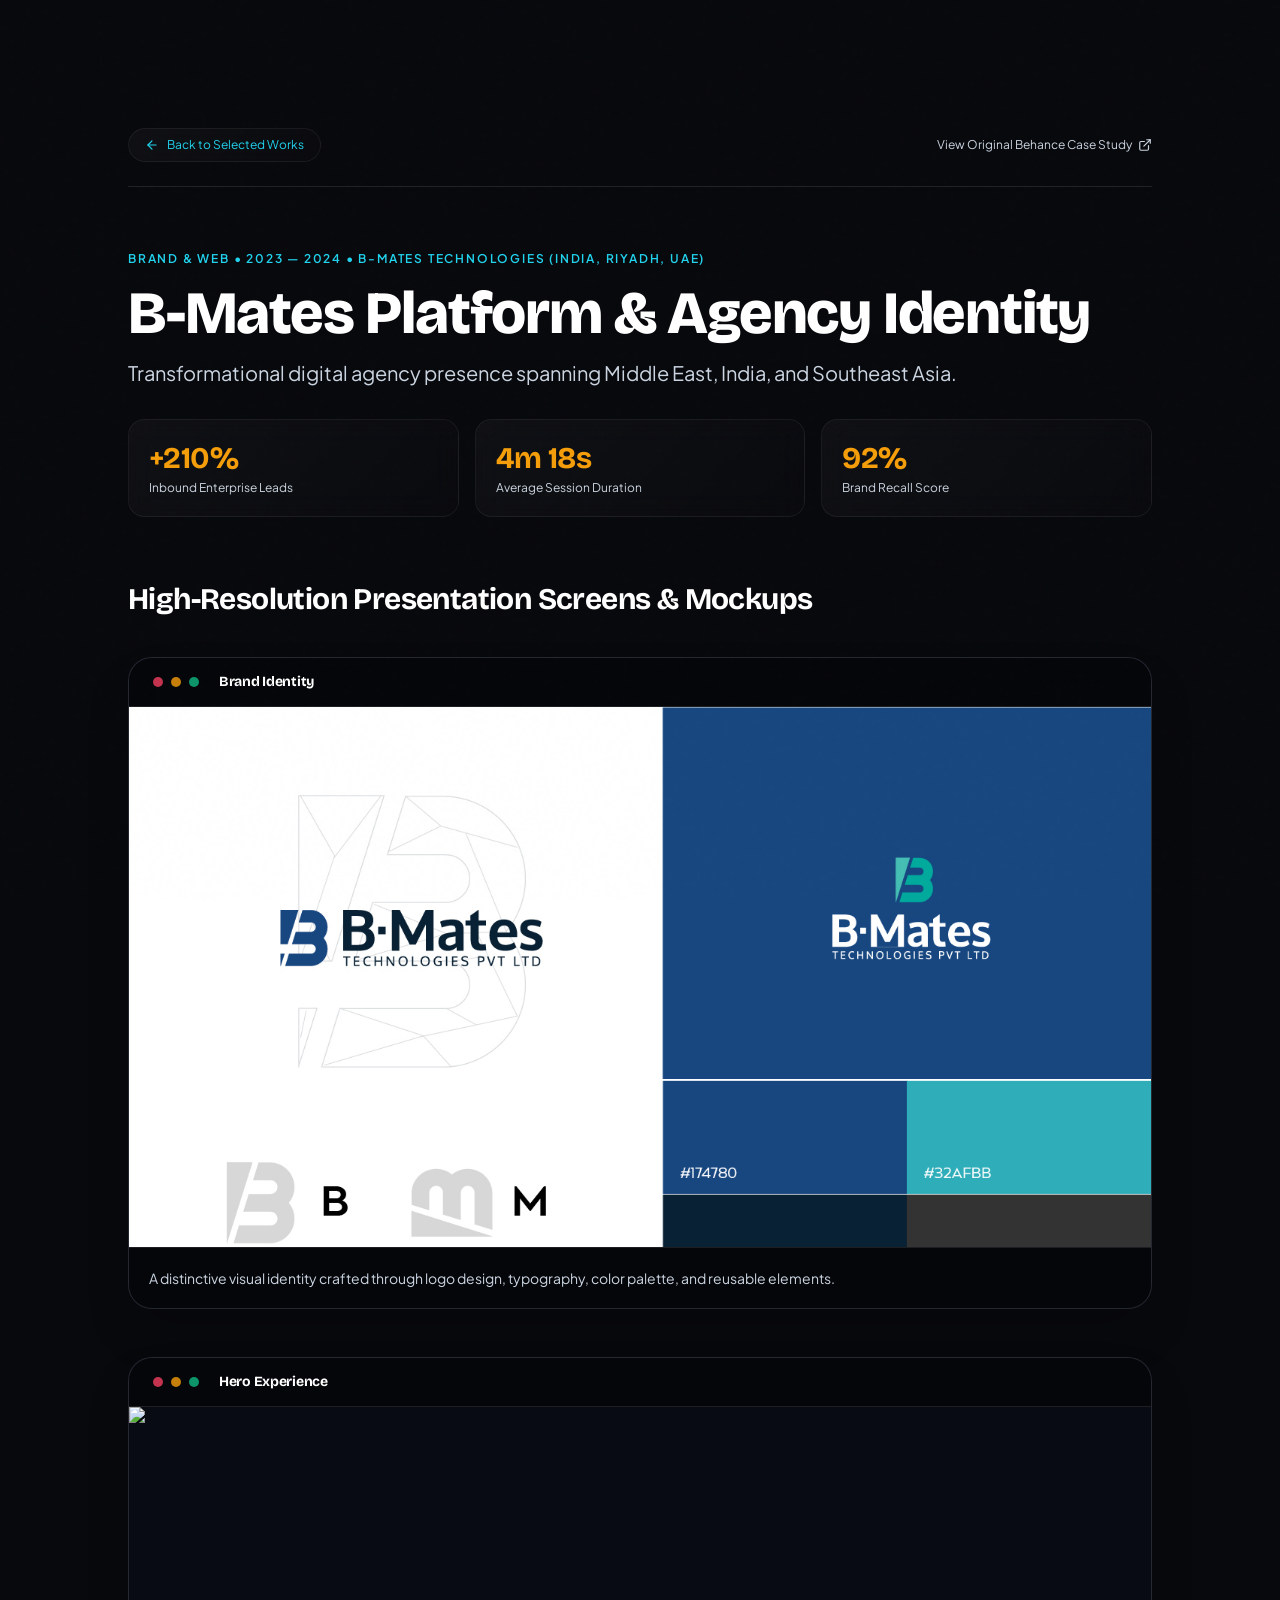
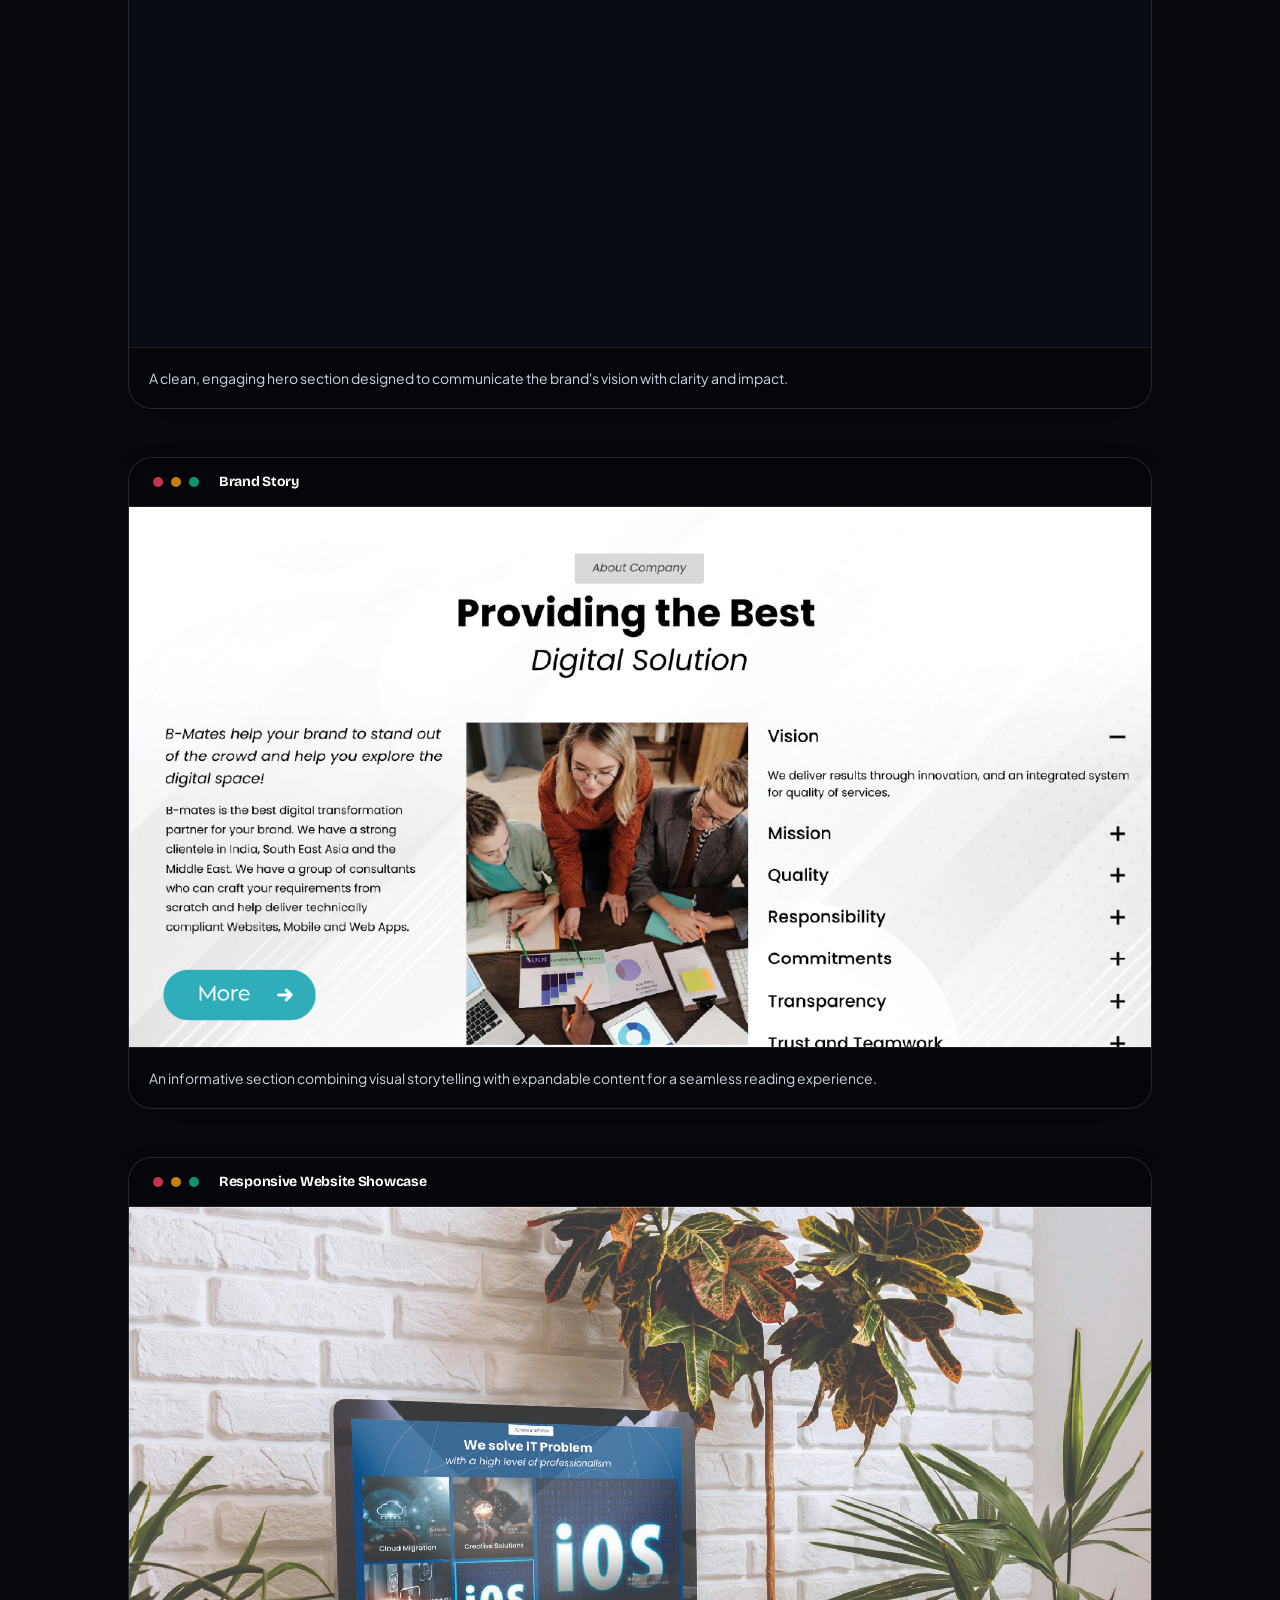
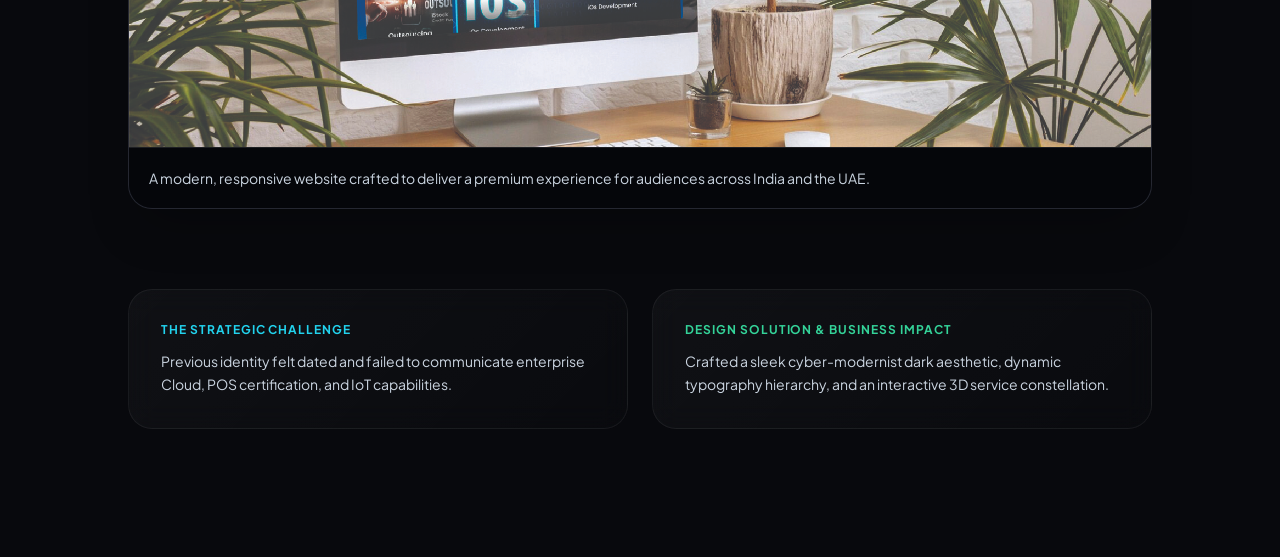
==== commit dde0d907: "Update b-mates-branding.html Content updated" ====
--- a/case-study/b-mates-branding.html
+++ b/case-study/b-mates-branding.html
@@ -42,24 +42,48 @@
 <div class="flex flex-col gap-12">
 <div class="rounded-3xl bg-[#0c0f1a] border border-white/10 overflow-hidden shadow-2xl flex flex-col">
 <div class="px-6 py-3.5 bg-black/60 border-b border-white/10 flex items-center justify-between">
-<div class="flex items-center gap-2"><span class="w-2.5 h-2.5 rounded-full bg-rose-500/80"></span><span class="w-2.5 h-2.5 rounded-full bg-amber-500/80"></span><span class="w-2.5 h-2.5 rounded-full bg-emerald-500/80"></span><h3 class="font-heading text-xs sm:text-sm font-bold text-white ml-3">Cinematic Dark Hero &amp; Showcase</h3>
-</div><span class="text-[10px] font-sans px-2.5 py-0.5 rounded-full bg-white/5 border border-white/10 text-cyan-300 uppercase">Desktop</span>
-</div>
-<div class="relative w-full h-[360px] sm:h-[540px] bg-[#090b14]"><img alt="Cinematic Dark Hero &amp; Showcase" loading="lazy" decoding="async" data-nimg="fill" class="object-cover object-top" style="position:absolute;height:100%;width:100%;left:0;top:0;right:0;bottom:0;color:transparent" src="https://images.unsplash.com/photo-1460925895917-afdab827c52f?auto=format&amp;fit=crop&amp;w=1200&amp;q=80"/>
-</div>
-<div class="p-5 bg-black/60 border-t border-white/10 text-xs sm:text-sm text-slate-300 font-sans">Ultra-wide editorial landing page featuring smooth magnetic cursor and interactive service cards.
+<div class="flex items-center gap-2"><span class="w-2.5 h-2.5 rounded-full bg-rose-500/80"></span><span class="w-2.5 h-2.5 rounded-full bg-amber-500/80"></span><span class="w-2.5 h-2.5 rounded-full bg-emerald-500/80"></span><h3 class="font-heading text-xs sm:text-sm font-bold text-white ml-3">Brand Identity</h3>
 </div>
 </div>
+<div class="relative w-full h-[360px] sm:h-[540px] bg-[#090b14]"><img alt="Brand Identity" loading="lazy" decoding="async" data-nimg="fill" class="object-cover object-top" style="position:absolute;height:100%;width:100%;left:0;top:0;right:0;bottom:0;color:transparent" src="../images/BMates-Branding.jpg"/>
+</div>
+<div class="p-5 bg-black/60 border-t border-white/10 text-xs sm:text-sm text-slate-300 font-sans">A distinctive visual identity crafted through logo design, typography, color palette, and reusable elements.
+</div>
+</div>
+    
 <div class="rounded-3xl bg-[#0c0f1a] border border-white/10 overflow-hidden shadow-2xl flex flex-col">
 <div class="px-6 py-3.5 bg-black/60 border-b border-white/10 flex items-center justify-between">
-<div class="flex items-center gap-2"><span class="w-2.5 h-2.5 rounded-full bg-rose-500/80"></span><span class="w-2.5 h-2.5 rounded-full bg-amber-500/80"></span><span class="w-2.5 h-2.5 rounded-full bg-emerald-500/80"></span><h3 class="font-heading text-xs sm:text-sm font-bold text-white ml-3">Enterprise Engineering Matrix</h3>
-</div><span class="text-[10px] font-sans px-2.5 py-0.5 rounded-full bg-white/5 border border-white/10 text-cyan-300 uppercase">Desktop</span>
-</div>
-<div class="relative w-full h-[360px] sm:h-[540px] bg-[#090b14]"><img alt="Enterprise Engineering Matrix" loading="lazy" decoding="async" data-nimg="fill" class="object-cover object-top" style="position:absolute;height:100%;width:100%;left:0;top:0;right:0;bottom:0;color:transparent" src="https://images.unsplash.com/photo-1551836022-d5d88e9218df?auto=format&amp;fit=crop&amp;w=1200&amp;q=80"/>
-</div>
-<div class="p-5 bg-black/60 border-t border-white/10 text-xs sm:text-sm text-slate-300 font-sans">Capability disclosure matrix showcasing Cloud infrastructure, POS certifications, and AI integrations.
+<div class="flex items-center gap-2"><span class="w-2.5 h-2.5 rounded-full bg-rose-500/80"></span><span class="w-2.5 h-2.5 rounded-full bg-amber-500/80"></span><span class="w-2.5 h-2.5 rounded-full bg-emerald-500/80"></span><h3 class="font-heading text-xs sm:text-sm font-bold text-white ml-3">Hero Experience</h3>
 </div>
 </div>
+<div class="relative w-full h-[360px] sm:h-[540px] bg-[#090b14]"><img alt="Landing Experience" loading="lazy" decoding="async" data-nimg="fill" class="object-cover object-top" style="position:absolute;height:100%;width:100%;left:0;top:0;right:0;bottom:0;color:transparent" src="../images/BMates-BannerSlide.jpg"/>
+</div>
+<div class="p-5 bg-black/60 border-t border-white/10 text-xs sm:text-sm text-slate-300 font-sans">A clean, engaging hero section designed to communicate the brand's vision with clarity and impact.
+</div>
+</div>
+    
+<div class="rounded-3xl bg-[#0c0f1a] border border-white/10 overflow-hidden shadow-2xl flex flex-col">
+<div class="px-6 py-3.5 bg-black/60 border-b border-white/10 flex items-center justify-between">
+<div class="flex items-center gap-2"><span class="w-2.5 h-2.5 rounded-full bg-rose-500/80"></span><span class="w-2.5 h-2.5 rounded-full bg-amber-500/80"></span><span class="w-2.5 h-2.5 rounded-full bg-emerald-500/80"></span><h3 class="font-heading text-xs sm:text-sm font-bold text-white ml-3">Brand Story</h3>
+</div>
+</div>
+<div class="relative w-full h-[360px] sm:h-[540px] bg-[#090b14]"><img alt="About the Brand" loading="lazy" decoding="async" data-nimg="fill" class="object-cover object-top" style="position:absolute;height:100%;width:100%;left:0;top:0;right:0;bottom:0;color:transparent" src="../images/BMates-About.jpg"/>
+</div>
+<div class="p-5 bg-black/60 border-t border-white/10 text-xs sm:text-sm text-slate-300 font-sans">An informative section combining visual storytelling with expandable content for a seamless reading experience.
+</div>
+</div>
+   
+<div class="rounded-3xl bg-[#0c0f1a] border border-white/10 overflow-hidden shadow-2xl flex flex-col">
+<div class="px-6 py-3.5 bg-black/60 border-b border-white/10 flex items-center justify-between">
+<div class="flex items-center gap-2"><span class="w-2.5 h-2.5 rounded-full bg-rose-500/80"></span><span class="w-2.5 h-2.5 rounded-full bg-amber-500/80"></span><span class="w-2.5 h-2.5 rounded-full bg-emerald-500/80"></span><h3 class="font-heading text-xs sm:text-sm font-bold text-white ml-3">Responsive Website Showcase</h3>
+</div>
+</div>
+<div class="relative w-full h-[360px] sm:h-[540px] bg-[#090b14]"><img alt="Website Showcase" loading="lazy" decoding="async" data-nimg="fill" class="object-cover object-top" style="position:absolute;height:100%;width:100%;left:0;top:0;right:0;bottom:0;color:transparent" src="../images/BMates-Mockup.jpg"/>
+</div>
+<div class="p-5 bg-black/60 border-t border-white/10 text-xs sm:text-sm text-slate-300 font-sans">A modern, responsive website crafted to deliver a premium experience for audiences across India and the UAE.
+</div>
+</div>
+    
 </div>
 </div>
 <div class="grid grid-cols-1 md:grid-cols-2 gap-6 pt-4">
--- a/styles.css
+++ b/styles.css
@@ -1,5 +1,5 @@
-@import url("https://fonts.googleapis.com/css2?family=Plus+Jakarta+Sans:wght@300;400;500;600;700&family=Syne:wght@500;600;700;800;900&display=swap");*,:after,:before{--tw-border-spacing-x:0;--tw-border-spacing-y:0;--tw-translate-x:0;--tw-translate-y:0;--tw-rotate:0;--tw-skew-x:0;--tw-skew-y:0;--tw-scale-x:1;--tw-scale-y:1;--tw-pan-x: ;--tw-pan-y: ;--tw-pinch-zoom: ;--tw-scroll-snap-strictness:proximity;--tw-gradient-from-position: ;--tw-gradient-via-position: ;--tw-gradient-to-position: ;--tw-ordinal: ;--tw-slashed-zero: ;--tw-numeric-figure: ;--tw-numeric-spacing: ;--tw-numeric-fraction: ;--tw-ring-inset: ;--tw-ring-offset-width:0px;--tw-ring-offset-color:#fff;--tw-ring-color:rgba(59,130,246,.5);--tw-ring-offset-shadow:0 0 #0000;--tw-ring-shadow:0 0 #0000;--tw-shadow:0 0 #0000;--tw-shadow-colored:0 0 #0000;--tw-blur: ;--tw-brightness: ;--tw-contrast: ;--tw-grayscale: ;--tw-hue-rotate: ;--tw-invert: ;--tw-saturate: ;--tw-sepia: ;--tw-drop-shadow: ;--tw-backdrop-blur: ;--tw-backdrop-brightness: ;--tw-backdrop-contrast: ;--tw-backdrop-grayscale: ;--tw-backdrop-hue-rotate: ;--tw-backdrop-invert: ;--tw-backdrop-opacity: ;--tw-backdrop-saturate: ;--tw-backdrop-sepia: ;--tw-contain-size: ;--tw-contain-layout: ;--tw-contain-paint: ;--tw-contain-style: }::backdrop{--tw-border-spacing-x:0;--tw-border-spacing-y:0;--tw-translate-x:0;--tw-translate-y:0;--tw-rotate:0;--tw-skew-x:0;--tw-skew-y:0;--tw-scale-x:1;--tw-scale-y:1;--tw-pan-x: ;--tw-pan-y: ;--tw-pinch-zoom: ;--tw-scroll-snap-strictness:proximity;--tw-gradient-from-position: ;--tw-gradient-via-position: ;--tw-gradient-to-position: ;--tw-ordinal: ;--tw-slashed-zero: ;--tw-numeric-figure: ;--tw-numeric-spacing: ;--tw-numeric-fraction: ;--tw-ring-inset: ;--tw-ring-offset-width:0px;--tw-ring-offset-color:#fff;--tw-ring-color:rgba(59,130,246,.5);--tw-ring-offset-shadow:0 0 #0000;--tw-ring-shadow:0 0 #0000;--tw-shadow:0 0 #0000;--tw-shadow-colored:0 0 #0000;--tw-blur: ;--tw-brightness: ;--tw-contrast: ;--tw-grayscale: ;--tw-hue-rotate: ;--tw-invert: ;--tw-saturate: ;--tw-sepia: ;--tw-drop-shadow: ;--tw-backdrop-blur: ;--tw-backdrop-brightness: ;--tw-backdrop-contrast: ;--tw-backdrop-grayscale: ;--tw-backdrop-hue-rotate: ;--tw-backdrop-invert: ;--tw-backdrop-opacity: ;--tw-backdrop-saturate: ;--tw-backdrop-sepia: ;--tw-contain-size: ;--tw-contain-layout: ;--tw-contain-paint: ;--tw-contain-style: }
+@import url("https://fonts.googleapis.com/css2?family=Plus+Jakarta+Sans:wght@300;400;500;600;700&family=Bricolage+Grotesque:opsz,wght@12..96,200..800&display=swap");*,:after,:before{--tw-border-spacing-x:0;--tw-border-spacing-y:0;--tw-translate-x:0;--tw-translate-y:0;--tw-rotate:0;--tw-skew-x:0;--tw-skew-y:0;--tw-scale-x:1;--tw-scale-y:1;--tw-pan-x: ;--tw-pan-y: ;--tw-pinch-zoom: ;--tw-scroll-snap-strictness:proximity;--tw-gradient-from-position: ;--tw-gradient-via-position: ;--tw-gradient-to-position: ;--tw-ordinal: ;--tw-slashed-zero: ;--tw-numeric-figure: ;--tw-numeric-spacing: ;--tw-numeric-fraction: ;--tw-ring-inset: ;--tw-ring-offset-width:0px;--tw-ring-offset-color:#fff;--tw-ring-color:rgba(59,130,246,.5);--tw-ring-offset-shadow:0 0 #0000;--tw-ring-shadow:0 0 #0000;--tw-shadow:0 0 #0000;--tw-shadow-colored:0 0 #0000;--tw-blur: ;--tw-brightness: ;--tw-contrast: ;--tw-grayscale: ;--tw-hue-rotate: ;--tw-invert: ;--tw-saturate: ;--tw-sepia: ;--tw-drop-shadow: ;--tw-backdrop-blur: ;--tw-backdrop-brightness: ;--tw-backdrop-contrast: ;--tw-backdrop-grayscale: ;--tw-backdrop-hue-rotate: ;--tw-backdrop-invert: ;--tw-backdrop-opacity: ;--tw-backdrop-saturate: ;--tw-backdrop-sepia: ;--tw-contain-size: ;--tw-contain-layout: ;--tw-contain-paint: ;--tw-contain-style: }::backdrop{--tw-border-spacing-x:0;--tw-border-spacing-y:0;--tw-translate-x:0;--tw-translate-y:0;--tw-rotate:0;--tw-skew-x:0;--tw-skew-y:0;--tw-scale-x:1;--tw-scale-y:1;--tw-pan-x: ;--tw-pan-y: ;--tw-pinch-zoom: ;--tw-scroll-snap-strictness:proximity;--tw-gradient-from-position: ;--tw-gradient-via-position: ;--tw-gradient-to-position: ;--tw-ordinal: ;--tw-slashed-zero: ;--tw-numeric-figure: ;--tw-numeric-spacing: ;--tw-numeric-fraction: ;--tw-ring-inset: ;--tw-ring-offset-width:0px;--tw-ring-offset-color:#fff;--tw-ring-color:rgba(59,130,246,.5);--tw-ring-offset-shadow:0 0 #0000;--tw-ring-shadow:0 0 #0000;--tw-shadow:0 0 #0000;--tw-shadow-colored:0 0 #0000;--tw-blur: ;--tw-brightness: ;--tw-contrast: ;--tw-grayscale: ;--tw-hue-rotate: ;--tw-invert: ;--tw-saturate: ;--tw-sepia: ;--tw-drop-shadow: ;--tw-backdrop-blur: ;--tw-backdrop-brightness: ;--tw-backdrop-contrast: ;--tw-backdrop-grayscale: ;--tw-backdrop-hue-rotate: ;--tw-backdrop-invert: ;--tw-backdrop-opacity: ;--tw-backdrop-saturate: ;--tw-backdrop-sepia: ;--tw-contain-size: ;--tw-contain-layout: ;--tw-contain-paint: ;--tw-contain-style: }
 
 /*
 ! tailwindcss v3.4.19 | MIT License | https://tailwindcss.com
-*/*,:after,:before{box-sizing:border-box;border:0 solid #e5e7eb}:after,:before{--tw-content:""}:host,html{line-height:1.5;-webkit-text-size-adjust:100%;-moz-tab-size:4;-o-tab-size:4;tab-size:4;font-family:Plus Jakarta Sans,-apple-system,BlinkMacSystemFont,Segoe UI,sans-serif;font-feature-settings:normal;font-variation-settings:normal;-webkit-tap-highlight-color:transparent}body{margin:0;line-height:inherit}hr{height:0;color:inherit;border-top-width:1px}abbr:where([title]){-webkit-text-decoration:underline dotted;text-decoration:underline dotted}h1,h2,h3,h4,h5,h6{font-size:inherit;font-weight:inherit}a{color:inherit;text-decoration:inherit}b,strong{font-weight:bolder}code,kbd,pre,samp{font-family:SF Mono,Fira Code,JetBrains Mono,monospace;font-feature-settings:normal;font-variation-settings:normal;font-size:1em}small{font-size:80%}sub,sup{font-size:75%;line-height:0;position:relative;vertical-align:baseline}sub{bottom:-.25em}sup{top:-.5em}table{text-indent:0;border-color:inherit;border-collapse:collapse}button,input,optgroup,select,textarea{font-family:inherit;font-feature-settings:inherit;font-variation-settings:inherit;font-size:100%;font-weight:inherit;line-height:inherit;letter-spacing:inherit;color:inherit;margin:0;padding:0}button,select{text-transform:none}button,input:where([type=button]),input:where([type=reset]),input:where([type=submit]){-webkit-appearance:button;background-color:transparent;background-image:none}:-moz-focusring{outline:auto}:-moz-ui-invalid{box-shadow:none}progress{vertical-align:baseline}::-webkit-inner-spin-button,::-webkit-outer-spin-button{height:auto}[type=search]{-webkit-appearance:textfield;outline-offset:-2px}::-webkit-search-decoration{-webkit-appearance:none}::-webkit-file-upload-button{-webkit-appearance:button;font:inherit}summary{display:list-item}blockquote,dd,dl,figure,h1,h2,h3,h4,h5,h6,hr,p,pre{margin:0}fieldset{margin:0}fieldset,legend{padding:0}menu,ol,ul{list-style:none;margin:0;padding:0}dialog{padding:0}textarea{resize:vertical}input::-moz-placeholder,textarea::-moz-placeholder{opacity:1;color:#9ca3af}input::placeholder,textarea::placeholder{opacity:1;color:#9ca3af}[role=button],button{cursor:pointer}:disabled{cursor:default}audio,canvas,embed,iframe,img,object,svg,video{display:block;vertical-align:middle}img,video{max-width:100%;height:auto}[hidden]:where(:not([hidden=until-found])){display:none}.pointer-events-none{pointer-events:none}.pointer-events-auto{pointer-events:auto}.fixed{position:fixed}.absolute{position:absolute}.relative{position:relative}.sticky{position:sticky}.inset-0{inset:0}.inset-4{inset:1rem}.inset-x-4{left:1rem;right:1rem}.-bottom-4{bottom:-1rem}.bottom-0{bottom:0}.bottom-6{bottom:1.5rem}.bottom-8{bottom:2rem}.left-0{left:0}.left-1\/3{left:33.333333%}.left-6{left:1.5rem}.left-8{left:2rem}.right-0{right:0}.right-1\/4{right:25%}.right-2{right:.5rem}.right-6{right:1.5rem}.right-8{right:2rem}.top-0{top:0}.top-1\/2{top:50%}.top-1\/3{top:33.333333%}.top-1\/4{top:25%}.top-24{top:6rem}.top-8{top:2rem}.-z-10{z-index:-10}.z-0{z-index:0}.z-10{z-index:10}.z-20{z-index:20}.z-30{z-index:30}.z-40{z-index:40}.z-50{z-index:50}.mx-auto{margin-left:auto;margin-right:auto}.mb-1\.5{margin-bottom:.375rem}.mb-2{margin-bottom:.5rem}.ml-3{margin-left:.75rem}.mr-2{margin-right:.5rem}.mt-0\.5{margin-top:.125rem}.mt-1{margin-top:.25rem}.mt-2{margin-top:.5rem}.mt-4{margin-top:1rem}.block{display:block}.inline-block{display:inline-block}.flex{display:flex}.inline-flex{display:inline-flex}.grid{display:grid}.hidden{display:none}.h-1\.5{height:.375rem}.h-10{height:2.5rem}.h-14{height:3.5rem}.h-2{height:.5rem}.h-2\.5{height:.625rem}.h-20{height:5rem}.h-28{height:7rem}.h-3{height:.75rem}.h-3\.5{height:.875rem}.h-4{height:1rem}.h-5{height:1.25rem}.h-8{height:2rem}.h-9{height:2.25rem}.h-\[320px\]{height:320px}.h-\[360px\]{height:360px}.h-\[400px\]{height:400px}.h-\[440px\]{height:440px}.h-\[500px\]{height:500px}.h-\[600px\]{height:600px}.h-full{height:100%}.max-h-\[90vh\]{max-height:90vh}.max-h-\[92vh\]{max-height:92vh}.min-h-\[92vh\]{min-height:92vh}.min-h-screen{min-height:100vh}.w-1\.5{width:.375rem}.w-10{width:2.5rem}.w-14{width:3.5rem}.w-2{width:.5rem}.w-2\.5{width:.625rem}.w-20{width:5rem}.w-3{width:.75rem}.w-3\.5{width:.875rem}.w-4{width:1rem}.w-5{width:1.25rem}.w-8{width:2rem}.w-9{width:2.25rem}.w-\[300px\]{width:300px}.w-\[600px\]{width:600px}.w-\[650px\]{width:650px}.w-fit{width:-moz-fit-content;width:fit-content}.w-full{width:100%}.max-w-2xl{max-width:42rem}.max-w-3xl{max-width:48rem}.max-w-4xl{max-width:56rem}.max-w-5xl{max-width:64rem}.max-w-6xl{max-width:72rem}.max-w-7xl{max-width:80rem}.max-w-lg{max-width:32rem}.max-w-md{max-width:28rem}.max-w-xl{max-width:36rem}.max-w-xs{max-width:20rem}.flex-1{flex:1 1 0%}.shrink-0{flex-shrink:0}.-translate-x-1\/2{--tw-translate-x:-50%}.-translate-x-1\/2,.-translate-y-1\/2{transform:translate(var(--tw-translate-x),var(--tw-translate-y)) rotate(var(--tw-rotate)) skewX(var(--tw-skew-x)) skewY(var(--tw-skew-y)) scaleX(var(--tw-scale-x)) scaleY(var(--tw-scale-y))}.-translate-y-1\/2{--tw-translate-y:-50%}.scale-\[1\.02\]{--tw-scale-x:1.02;--tw-scale-y:1.02;transform:translate(var(--tw-translate-x),var(--tw-translate-y)) rotate(var(--tw-rotate)) skewX(var(--tw-skew-x)) skewY(var(--tw-skew-y)) scaleX(var(--tw-scale-x)) scaleY(var(--tw-scale-y))}@keyframes ping{75%,to{transform:scale(2);opacity:0}}.animate-ping{animation:ping 1s cubic-bezier(0,0,.2,1) infinite}@keyframes pulse{50%{opacity:.5}}.animate-pulse{animation:pulse 2s cubic-bezier(.4,0,.6,1) infinite}.cursor-pointer{cursor:pointer}.select-none{-webkit-user-select:none;-moz-user-select:none;user-select:none}.resize{resize:both}.grid-cols-1{grid-template-columns:repeat(1,minmax(0,1fr))}.grid-cols-2{grid-template-columns:repeat(2,minmax(0,1fr))}.grid-cols-3{grid-template-columns:repeat(3,minmax(0,1fr))}.flex-col{flex-direction:column}.flex-wrap{flex-wrap:wrap}.items-start{align-items:flex-start}.items-end{align-items:flex-end}.items-center{align-items:center}.items-baseline{align-items:baseline}.justify-center{justify-content:center}.justify-between{justify-content:space-between}.gap-1{gap:.25rem}.gap-1\.5{gap:.375rem}.gap-10{gap:2.5rem}.gap-12{gap:3rem}.gap-16{gap:4rem}.gap-2{gap:.5rem}.gap-2\.5{gap:.625rem}.gap-20{gap:5rem}.gap-24{gap:6rem}.gap-3{gap:.75rem}.gap-3\.5{gap:.875rem}.gap-36{gap:9rem}.gap-4{gap:1rem}.gap-6{gap:1.5rem}.gap-8{gap:2rem}.space-y-2\.5>:not([hidden])~:not([hidden]){--tw-space-y-reverse:0;margin-top:calc(.625rem * calc(1 - var(--tw-space-y-reverse)));margin-bottom:calc(.625rem * var(--tw-space-y-reverse))}.space-y-3>:not([hidden])~:not([hidden]){--tw-space-y-reverse:0;margin-top:calc(.75rem * calc(1 - var(--tw-space-y-reverse)));margin-bottom:calc(.75rem * var(--tw-space-y-reverse))}.space-y-4>:not([hidden])~:not([hidden]){--tw-space-y-reverse:0;margin-top:calc(1rem * calc(1 - var(--tw-space-y-reverse)));margin-bottom:calc(1rem * var(--tw-space-y-reverse))}.self-start{align-self:flex-start}.overflow-hidden{overflow:hidden}.overflow-x-auto{overflow-x:auto}.overflow-y-auto{overflow-y:auto}.scroll-smooth{scroll-behavior:smooth}.truncate{overflow:hidden;text-overflow:ellipsis}.truncate,.whitespace-nowrap{white-space:nowrap}.rounded{border-radius:.25rem}.rounded-2xl{border-radius:1rem}.rounded-3xl{border-radius:1.5rem}.rounded-full{border-radius:9999px}.rounded-lg{border-radius:.5rem}.rounded-xl{border-radius:.75rem}.border{border-width:1px}.border-b{border-bottom-width:1px}.border-t{border-top-width:1px}.border-amber-500\/20{border-color:rgba(245,158,11,.2)}.border-cyan-400{--tw-border-opacity:1;border-color:rgb(34 211 238/var(--tw-border-opacity,1))}.border-cyan-400\/20{border-color:rgba(34,211,238,.2)}.border-cyan-400\/25{border-color:rgba(34,211,238,.25)}.border-cyan-400\/30{border-color:rgba(34,211,238,.3)}.border-cyan-400\/50{border-color:rgba(34,211,238,.5)}.border-cyan-500\/20{border-color:rgba(6,182,212,.2)}.border-cyan-500\/25{border-color:rgba(6,182,212,.25)}.border-cyan-500\/30{border-color:rgba(6,182,212,.3)}.border-emerald-400\/20{border-color:rgba(52,211,153,.2)}.border-emerald-500\/20{border-color:rgba(16,185,129,.2)}.border-emerald-500\/30{border-color:rgba(16,185,129,.3)}.border-emerald-500\/40{border-color:rgba(16,185,129,.4)}.border-purple-400\/20{border-color:rgba(192,132,252,.2)}.border-purple-500{--tw-border-opacity:1;border-color:rgb(168 85 247/var(--tw-border-opacity,1))}.border-purple-500\/20{border-color:rgba(168,85,247,.2)}.border-white{--tw-border-opacity:1;border-color:rgb(255 255 255/var(--tw-border-opacity,1))}.border-white\/10{border-color:hsla(0,0%,100%,.1)}.border-white\/15{border-color:hsla(0,0%,100%,.15)}.border-white\/40{border-color:hsla(0,0%,100%,.4)}.border-white\/5{border-color:hsla(0,0%,100%,.05)}.bg-\[\#06070b\]{--tw-bg-opacity:1;background-color:rgb(6 7 11/var(--tw-bg-opacity,1))}.bg-\[\#08090d\]{--tw-bg-opacity:1;background-color:rgb(8 9 13/var(--tw-bg-opacity,1))}.bg-\[\#080a12\]{--tw-bg-opacity:1;background-color:rgb(8 10 18/var(--tw-bg-opacity,1))}.bg-\[\#080a12\]\/95{background-color:rgba(8,10,18,.95)}.bg-\[\#090b14\]{--tw-bg-opacity:1;background-color:rgb(9 11 20/var(--tw-bg-opacity,1))}.bg-\[\#090b14\]\/95{background-color:rgba(9,11,20,.95)}.bg-\[\#0a0d17\]\/85{background-color:rgba(10,13,23,.85)}.bg-\[\#0c0f1a\]{--tw-bg-opacity:1;background-color:rgb(12 15 26/var(--tw-bg-opacity,1))}.bg-\[\#0f1422\]{--tw-bg-opacity:1;background-color:rgb(15 20 34/var(--tw-bg-opacity,1))}.bg-\[\#111\]{--tw-bg-opacity:1;background-color:rgb(17 17 17/var(--tw-bg-opacity,1))}.bg-\[\#121624\]{--tw-bg-opacity:1;background-color:rgb(18 22 36/var(--tw-bg-opacity,1))}.bg-amber-500\/80{background-color:rgba(245,158,11,.8)}.bg-black\/40{background-color:rgba(0,0,0,.4)}.bg-black\/50{background-color:rgba(0,0,0,.5)}.bg-black\/60{background-color:rgba(0,0,0,.6)}.bg-black\/70{background-color:rgba(0,0,0,.7)}.bg-black\/75{background-color:rgba(0,0,0,.75)}.bg-black\/85{background-color:rgba(0,0,0,.85)}.bg-black\/90{background-color:rgba(0,0,0,.9)}.bg-blue-600\/5{background-color:rgba(37,99,235,.05)}.bg-cyan-400{--tw-bg-opacity:1;background-color:rgb(34 211 238/var(--tw-bg-opacity,1))}.bg-cyan-400\/10{background-color:rgba(34,211,238,.1)}.bg-cyan-500\/15{background-color:rgba(6,182,212,.15)}.bg-cyan-500\/20{background-color:rgba(6,182,212,.2)}.bg-cyan-500\/5{background-color:rgba(6,182,212,.05)}.bg-cyan-950\/60{background-color:rgba(8,51,68,.6)}.bg-emerald-400{--tw-bg-opacity:1;background-color:rgb(52 211 153/var(--tw-bg-opacity,1))}.bg-emerald-400\/10{background-color:rgba(52,211,153,.1)}.bg-emerald-500\/80{background-color:rgba(16,185,129,.8)}.bg-emerald-950\/40{background-color:rgba(2,44,34,.4)}.bg-emerald-950\/60{background-color:rgba(2,44,34,.6)}.bg-purple-400\/10{background-color:rgba(192,132,252,.1)}.bg-purple-600{--tw-bg-opacity:1;background-color:rgb(147 51 234/var(--tw-bg-opacity,1))}.bg-rose-500\/80{background-color:rgba(244,63,94,.8)}.bg-white{--tw-bg-opacity:1;background-color:rgb(255 255 255/var(--tw-bg-opacity,1))}.bg-white\/10{background-color:hsla(0,0%,100%,.1)}.bg-white\/5{background-color:hsla(0,0%,100%,.05)}.bg-white\/\[0\.02\]{background-color:hsla(0,0%,100%,.02)}.bg-white\/\[0\.03\]{background-color:hsla(0,0%,100%,.03)}.bg-white\/\[0\.04\]{background-color:hsla(0,0%,100%,.04)}.bg-gradient-to-b{background-image:linear-gradient(to bottom,var(--tw-gradient-stops))}.bg-gradient-to-br{background-image:linear-gradient(to bottom right,var(--tw-gradient-stops))}.bg-gradient-to-r{background-image:linear-gradient(to right,var(--tw-gradient-stops))}.bg-gradient-to-t{background-image:linear-gradient(to top,var(--tw-gradient-stops))}.bg-gradient-to-tr{background-image:linear-gradient(to top right,var(--tw-gradient-stops))}.from-black\/80{--tw-gradient-from:rgba(0,0,0,.8) var(--tw-gradient-from-position);--tw-gradient-to:transparent var(--tw-gradient-to-position);--tw-gradient-stops:var(--tw-gradient-from),var(--tw-gradient-to)}.from-cyan-300{--tw-gradient-from:#67e8f9 var(--tw-gradient-from-position);--tw-gradient-to:rgba(103,232,249,0) var(--tw-gradient-to-position);--tw-gradient-stops:var(--tw-gradient-from),var(--tw-gradient-to)}.from-cyan-400\/20{--tw-gradient-from:rgba(34,211,238,.2) var(--tw-gradient-from-position);--tw-gradient-to:rgba(34,211,238,0) var(--tw-gradient-to-position);--tw-gradient-stops:var(--tw-gradient-from),var(--tw-gradient-to)}.from-cyan-500\/10{--tw-gradient-from:rgba(6,182,212,.1) var(--tw-gradient-from-position);--tw-gradient-to:rgba(6,182,212,0) var(--tw-gradient-to-position);--tw-gradient-stops:var(--tw-gradient-from),var(--tw-gradient-to)}.from-cyan-950\/20{--tw-gradient-from:rgba(8,51,68,.2) var(--tw-gradient-from-position);--tw-gradient-to:rgba(8,51,68,0) var(--tw-gradient-to-position);--tw-gradient-stops:var(--tw-gradient-from),var(--tw-gradient-to)}.from-white\/\[0\.06\]{--tw-gradient-from:hsla(0,0%,100%,.06) var(--tw-gradient-from-position);--tw-gradient-to:hsla(0,0%,100%,0) var(--tw-gradient-to-position);--tw-gradient-stops:var(--tw-gradient-from),var(--tw-gradient-to)}.via-black{--tw-gradient-to:transparent var(--tw-gradient-to-position);--tw-gradient-stops:var(--tw-gradient-from),#000 var(--tw-gradient-via-position),var(--tw-gradient-to)}.via-cyan-400{--tw-gradient-to:rgba(34,211,238,0) var(--tw-gradient-to-position);--tw-gradient-stops:var(--tw-gradient-from),#22d3ee var(--tw-gradient-via-position),var(--tw-gradient-to)}.via-purple-500\/5{--tw-gradient-to:rgba(168,85,247,0) var(--tw-gradient-to-position);--tw-gradient-stops:var(--tw-gradient-from),rgba(168,85,247,.05) var(--tw-gradient-via-position),var(--tw-gradient-to)}.via-transparent{--tw-gradient-to:transparent var(--tw-gradient-to-position);--tw-gradient-stops:var(--tw-gradient-from),transparent var(--tw-gradient-via-position),var(--tw-gradient-to)}.to-cyan-400{--tw-gradient-to:#22d3ee var(--tw-gradient-to-position)}.to-emerald-400{--tw-gradient-to:#34d399 var(--tw-gradient-to-position)}.to-purple-500\/20{--tw-gradient-to:rgba(168,85,247,.2) var(--tw-gradient-to-position)}.to-purple-950\/20{--tw-gradient-to:rgba(59,7,100,.2) var(--tw-gradient-to-position)}.to-transparent{--tw-gradient-to:transparent var(--tw-gradient-to-position)}.fill-black{fill:#000}.fill-cyan-400{fill:#22d3ee}.object-contain{-o-object-fit:contain;object-fit:contain}.object-cover{-o-object-fit:cover;object-fit:cover}.object-top{-o-object-position:top;object-position:top}.p-0\.5{padding:.125rem}.p-1\.5{padding:.375rem}.p-2{padding:.5rem}.p-2\.5{padding:.625rem}.p-3{padding:.75rem}.p-4{padding:1rem}.p-5{padding:1.25rem}.p-6{padding:1.5rem}.p-8{padding:2rem}.px-1{padding-left:.25rem;padding-right:.25rem}.px-2\.5{padding-left:.625rem;padding-right:.625rem}.px-3{padding-left:.75rem;padding-right:.75rem}.px-3\.5{padding-left:.875rem;padding-right:.875rem}.px-4{padding-left:1rem;padding-right:1rem}.px-5{padding-left:1.25rem;padding-right:1.25rem}.px-6{padding-left:1.5rem;padding-right:1.5rem}.px-7{padding-left:1.75rem;padding-right:1.75rem}.py-0\.5{padding-top:.125rem;padding-bottom:.125rem}.py-1{padding-top:.25rem;padding-bottom:.25rem}.py-1\.5{padding-top:.375rem;padding-bottom:.375rem}.py-2{padding-top:.5rem;padding-bottom:.5rem}.py-2\.5{padding-top:.625rem;padding-bottom:.625rem}.py-24{padding-top:6rem;padding-bottom:6rem}.py-3{padding-top:.75rem;padding-bottom:.75rem}.py-3\.5{padding-top:.875rem;padding-bottom:.875rem}.py-32{padding-top:8rem;padding-bottom:8rem}.py-4{padding-top:1rem;padding-bottom:1rem}.pb-12{padding-bottom:3rem}.pb-16{padding-bottom:4rem}.pb-2{padding-bottom:.5rem}.pb-28{padding-bottom:7rem}.pb-3{padding-bottom:.75rem}.pb-4{padding-bottom:1rem}.pb-6{padding-bottom:1.5rem}.pb-8{padding-bottom:2rem}.pt-2{padding-top:.5rem}.pt-24{padding-top:6rem}.pt-3{padding-top:.75rem}.pt-36{padding-top:9rem}.pt-4{padding-top:1rem}.pt-5{padding-top:1.25rem}.pt-6{padding-top:1.5rem}.pt-8{padding-top:2rem}.text-left{text-align:left}.text-center{text-align:center}.text-right{text-align:right}.font-heading{font-family:Syne,-apple-system,sans-serif}.font-mono{font-family:SF Mono,Fira Code,JetBrains Mono,monospace}.font-sans{font-family:Plus Jakarta Sans,-apple-system,BlinkMacSystemFont,Segoe UI,sans-serif}.text-2xl{font-size:1.5rem;line-height:2rem}.text-3xl{font-size:1.875rem;line-height:2.25rem}.text-4xl{font-size:2.25rem;line-height:2.5rem}.text-5xl{font-size:3rem;line-height:1}.text-\[10px\]{font-size:10px}.text-\[11px\]{font-size:11px}.text-base{font-size:1rem;line-height:1.5rem}.text-lg{font-size:1.125rem;line-height:1.75rem}.text-sm{font-size:.875rem;line-height:1.25rem}.text-xl{font-size:1.25rem;line-height:1.75rem}.text-xs{font-size:.75rem;line-height:1rem}.font-black{font-weight:900}.font-bold{font-weight:700}.font-extrabold{font-weight:800}.font-medium{font-weight:500}.font-normal{font-weight:400}.font-semibold{font-weight:600}.uppercase{text-transform:uppercase}.leading-\[1\.02\]{line-height:1.02}.leading-relaxed{line-height:1.625}.leading-tight{line-height:1.25}.tracking-\[0\.25em\]{letter-spacing:.25em}.tracking-\[0\.2em\]{letter-spacing:.2em}.tracking-tight{letter-spacing:-.02em}.tracking-wide{letter-spacing:.04em}.tracking-wider{letter-spacing:.08em}.tracking-widest{letter-spacing:.15em}.text-amber-400{--tw-text-opacity:1;color:rgb(251 191 36/var(--tw-text-opacity,1))}.text-black{--tw-text-opacity:1;color:rgb(0 0 0/var(--tw-text-opacity,1))}.text-cyan-300{--tw-text-opacity:1;color:rgb(103 232 249/var(--tw-text-opacity,1))}.text-cyan-400{--tw-text-opacity:1;color:rgb(34 211 238/var(--tw-text-opacity,1))}.text-emerald-300{--tw-text-opacity:1;color:rgb(110 231 183/var(--tw-text-opacity,1))}.text-emerald-400{--tw-text-opacity:1;color:rgb(52 211 153/var(--tw-text-opacity,1))}.text-purple-300{--tw-text-opacity:1;color:rgb(216 180 254/var(--tw-text-opacity,1))}.text-purple-400{--tw-text-opacity:1;color:rgb(192 132 252/var(--tw-text-opacity,1))}.text-slate-100{--tw-text-opacity:1;color:rgb(241 245 249/var(--tw-text-opacity,1))}.text-slate-200{--tw-text-opacity:1;color:rgb(226 232 240/var(--tw-text-opacity,1))}.text-slate-300{--tw-text-opacity:1;color:rgb(203 213 225/var(--tw-text-opacity,1))}.text-slate-400{--tw-text-opacity:1;color:rgb(148 163 184/var(--tw-text-opacity,1))}.text-slate-500{--tw-text-opacity:1;color:rgb(100 116 139/var(--tw-text-opacity,1))}.text-white{--tw-text-opacity:1;color:rgb(255 255 255/var(--tw-text-opacity,1))}.antialiased{-webkit-font-smoothing:antialiased;-moz-osx-font-smoothing:grayscale}.placeholder-slate-500::-moz-placeholder{--tw-placeholder-opacity:1;color:rgb(100 116 139/var(--tw-placeholder-opacity,1))}.placeholder-slate-500::placeholder{--tw-placeholder-opacity:1;color:rgb(100 116 139/var(--tw-placeholder-opacity,1))}.opacity-15{opacity:.15}.opacity-30{opacity:.3}.opacity-70{opacity:.7}.opacity-75{opacity:.75}.shadow{--tw-shadow:0 1px 3px 0 rgba(0,0,0,.1),0 1px 2px -1px rgba(0,0,0,.1);--tw-shadow-colored:0 1px 3px 0 var(--tw-shadow-color),0 1px 2px -1px var(--tw-shadow-color)}.shadow,.shadow-2xl{box-shadow:var(--tw-ring-offset-shadow,0 0 #0000),var(--tw-ring-shadow,0 0 #0000),var(--tw-shadow)}.shadow-2xl{--tw-shadow:0 25px 50px -12px rgba(0,0,0,.25);--tw-shadow-colored:0 25px 50px -12px var(--tw-shadow-color)}.shadow-\[0_0_10px_\#00f0ff\]{--tw-shadow:0 0 10px #00f0ff;--tw-shadow-colored:0 0 10px var(--tw-shadow-color)}.shadow-\[0_0_10px_\#00f0ff\],.shadow-\[0_0_15px_rgba\(0\2c 240\2c 255\2c 0\.15\)\]{box-shadow:var(--tw-ring-offset-shadow,0 0 #0000),var(--tw-ring-shadow,0 0 #0000),var(--tw-shadow)}.shadow-\[0_0_15px_rgba\(0\2c 240\2c 255\2c 0\.15\)\]{--tw-shadow:0 0 15px rgba(0,240,255,.15);--tw-shadow-colored:0 0 15px var(--tw-shadow-color)}.shadow-\[0_0_20px_rgba\(0\2c 240\2c 255\2c 0\.25\)\]{--tw-shadow:0 0 20px rgba(0,240,255,.25);--tw-shadow-colored:0 0 20px var(--tw-shadow-color);box-shadow:var(--tw-ring-offset-shadow,0 0 #0000),var(--tw-ring-shadow,0 0 #0000),var(--tw-shadow)}.shadow-\[0_0_20px_rgba\(0\2c 240\2c 255\2c 0\.3\)\]{--tw-shadow:0 0 20px rgba(0,240,255,.3);--tw-shadow-colored:0 0 20px var(--tw-shadow-color);box-shadow:var(--tw-ring-offset-shadow,0 0 #0000),var(--tw-ring-shadow,0 0 #0000),var(--tw-shadow)}.shadow-\[0_0_20px_rgba\(255\2c 255\2c 255\2c 0\.25\)\]{--tw-shadow:0 0 20px hsla(0,0%,100%,.25);--tw-shadow-colored:0 0 20px var(--tw-shadow-color);box-shadow:var(--tw-ring-offset-shadow,0 0 #0000),var(--tw-ring-shadow,0 0 #0000),var(--tw-shadow)}.shadow-\[0_0_25px_rgba\(0\2c 240\2c 255\2c 0\.15\)\]{--tw-shadow:0 0 25px rgba(0,240,255,.15);--tw-shadow-colored:0 0 25px var(--tw-shadow-color);box-shadow:var(--tw-ring-offset-shadow,0 0 #0000),var(--tw-ring-shadow,0 0 #0000),var(--tw-shadow)}.shadow-\[0_0_25px_rgba\(0\2c 240\2c 255\2c 0\.3\)\]{--tw-shadow:0 0 25px rgba(0,240,255,.3);--tw-shadow-colored:0 0 25px var(--tw-shadow-color);box-shadow:var(--tw-ring-offset-shadow,0 0 #0000),var(--tw-ring-shadow,0 0 #0000),var(--tw-shadow)}.shadow-\[0_0_25px_rgba\(0\2c 240\2c 255\2c 0\.35\)\]{--tw-shadow:0 0 25px rgba(0,240,255,.35);--tw-shadow-colored:0 0 25px var(--tw-shadow-color);box-shadow:var(--tw-ring-offset-shadow,0 0 #0000),var(--tw-ring-shadow,0 0 #0000),var(--tw-shadow)}.shadow-\[0_12px_36px_rgba\(0\2c 0\2c 0\2c 0\.6\)\]{--tw-shadow:0 12px 36px rgba(0,0,0,.6);--tw-shadow-colored:0 12px 36px var(--tw-shadow-color);box-shadow:var(--tw-ring-offset-shadow,0 0 #0000),var(--tw-ring-shadow,0 0 #0000),var(--tw-shadow)}.shadow-\[0_25px_70px_rgba\(0\2c 0\2c 0\2c 0\.8\)\]{--tw-shadow:0 25px 70px rgba(0,0,0,.8);--tw-shadow-colored:0 25px 70px var(--tw-shadow-color);box-shadow:var(--tw-ring-offset-shadow,0 0 #0000),var(--tw-ring-shadow,0 0 #0000),var(--tw-shadow)}.shadow-\[0_25px_80px_rgba\(0\2c 0\2c 0\2c 0\.9\)\]{--tw-shadow:0 25px 80px rgba(0,0,0,.9);--tw-shadow-colored:0 25px 80px var(--tw-shadow-color);box-shadow:var(--tw-ring-offset-shadow,0 0 #0000),var(--tw-ring-shadow,0 0 #0000),var(--tw-shadow)}.shadow-\[0_30px_90px_rgba\(0\2c 0\2c 0\2c 0\.9\)\]{--tw-shadow:0 30px 90px rgba(0,0,0,.9);--tw-shadow-colored:0 30px 90px var(--tw-shadow-color)}.shadow-\[0_30px_90px_rgba\(0\2c 0\2c 0\2c 0\.9\)\],.shadow-lg{box-shadow:var(--tw-ring-offset-shadow,0 0 #0000),var(--tw-ring-shadow,0 0 #0000),var(--tw-shadow)}.shadow-lg{--tw-shadow:0 10px 15px -3px rgba(0,0,0,.1),0 4px 6px -4px rgba(0,0,0,.1);--tw-shadow-colored:0 10px 15px -3px var(--tw-shadow-color),0 4px 6px -4px var(--tw-shadow-color)}.shadow-md{--tw-shadow:0 4px 6px -1px rgba(0,0,0,.1),0 2px 4px -2px rgba(0,0,0,.1);--tw-shadow-colored:0 4px 6px -1px var(--tw-shadow-color),0 2px 4px -2px var(--tw-shadow-color)}.shadow-md,.shadow-xl{box-shadow:var(--tw-ring-offset-shadow,0 0 #0000),var(--tw-ring-shadow,0 0 #0000),var(--tw-shadow)}.shadow-xl{--tw-shadow:0 20px 25px -5px rgba(0,0,0,.1),0 8px 10px -6px rgba(0,0,0,.1);--tw-shadow-colored:0 20px 25px -5px var(--tw-shadow-color),0 8px 10px -6px var(--tw-shadow-color)}.blur-\[140px\]{--tw-blur:blur(140px)}.blur-\[140px\],.blur-\[180px\]{filter:var(--tw-blur) var(--tw-brightness) var(--tw-contrast) var(--tw-grayscale) var(--tw-hue-rotate) var(--tw-invert) var(--tw-saturate) var(--tw-sepia) var(--tw-drop-shadow)}.blur-\[180px\]{--tw-blur:blur(180px)}.drop-shadow-\[0_20px_40px_rgba\(0\2c 240\2c 255\2c 0\.2\)\]{--tw-drop-shadow:drop-shadow(0 20px 40px rgba(0,240,255,.2))}.drop-shadow-\[0_20px_40px_rgba\(0\2c 240\2c 255\2c 0\.2\)\],.filter{filter:var(--tw-blur) var(--tw-brightness) var(--tw-contrast) var(--tw-grayscale) var(--tw-hue-rotate) var(--tw-invert) var(--tw-saturate) var(--tw-sepia) var(--tw-drop-shadow)}.backdrop-blur-2xl{--tw-backdrop-blur:blur(40px)}.backdrop-blur-2xl,.backdrop-blur-\[1px\]{backdrop-filter:var(--tw-backdrop-blur) var(--tw-backdrop-brightness) var(--tw-backdrop-contrast) var(--tw-backdrop-grayscale) var(--tw-backdrop-hue-rotate) var(--tw-backdrop-invert) var(--tw-backdrop-opacity) var(--tw-backdrop-saturate) var(--tw-backdrop-sepia)}.backdrop-blur-\[1px\]{--tw-backdrop-blur:blur(1px)}.backdrop-blur-md{--tw-backdrop-blur:blur(12px)}.backdrop-blur-md,.backdrop-blur-xl{backdrop-filter:var(--tw-backdrop-blur) var(--tw-backdrop-brightness) var(--tw-backdrop-contrast) var(--tw-backdrop-grayscale) var(--tw-backdrop-hue-rotate) var(--tw-backdrop-invert) var(--tw-backdrop-opacity) var(--tw-backdrop-saturate) var(--tw-backdrop-sepia)}.backdrop-blur-xl{--tw-backdrop-blur:blur(24px)}.transition{transition-property:color,background-color,border-color,text-decoration-color,fill,stroke,opacity,box-shadow,transform,filter,backdrop-filter;transition-timing-function:cubic-bezier(.4,0,.2,1);transition-duration:.15s}.transition-all{transition-property:all;transition-timing-function:cubic-bezier(.4,0,.2,1);transition-duration:.15s}.transition-colors{transition-property:color,background-color,border-color,text-decoration-color,fill,stroke;transition-timing-function:cubic-bezier(.4,0,.2,1);transition-duration:.15s}.transition-transform{transition-property:transform;transition-timing-function:cubic-bezier(.4,0,.2,1);transition-duration:.15s}.duration-300{transition-duration:.3s}.duration-500{transition-duration:.5s}.duration-700{transition-duration:.7s}:root{--background:#08090d;--foreground:#f1f5f9;--accent-cyan:#00f0ff;--accent-emerald:#00f5a0;--accent-purple:#9d4edd}*{box-sizing:border-box;margin:0;padding:0}html{scroll-behavior:smooth;color-scheme:dark}body,html{background-color:#08090d}body{color:var(--foreground);font-family:Plus Jakarta Sans,-apple-system,BlinkMacSystemFont,Segoe UI,Roboto,sans-serif;overflow-x:hidden;-webkit-font-smoothing:antialiased}.font-heading,h1,h2,h3,h4{font-family:Syne,-apple-system,BlinkMacSystemFont,sans-serif;letter-spacing:-.02em}::-webkit-scrollbar{width:6px}::-webkit-scrollbar-track{background:#08090d}::-webkit-scrollbar-thumb{background:#1c2030;border-radius:4px}::-webkit-scrollbar-thumb:hover{background:#2b334d}.glass-panel{background:rgba(14,17,26,.65);backdrop-filter:blur(20px);-webkit-backdrop-filter:blur(20px);border:1px solid hsla(0,0%,100%,.07)}.glass-panel-glow{background:rgba(15,19,30,.75);backdrop-filter:blur(24px);-webkit-backdrop-filter:blur(24px);border:1px solid rgba(0,240,255,.15);box-shadow:0 10px 40px -10px rgba(0,0,0,.5)}.glass-card{background:linear-gradient(135deg,hsla(0,0%,100%,.035),hsla(0,0%,100%,.01));backdrop-filter:blur(14px);border:1px solid hsla(0,0%,100%,.06);transition:all .4s cubic-bezier(.16,1,.3,1)}.glass-card:hover{border-color:rgba(0,240,255,.28);transform:translateY(-4px);box-shadow:0 16px 40px -10px rgba(0,0,0,.7)}.text-gradient-cyan{background:linear-gradient(135deg,#fff 30%,#00f0ff);-webkit-background-clip:text;-webkit-text-fill-color:transparent}.text-gradient-gold{background:linear-gradient(135deg,#fff 30%,#fbbf24);-webkit-background-clip:text;-webkit-text-fill-color:transparent}.text-gradient-purple{background:linear-gradient(135deg,#fff 30%,#c084fc);-webkit-background-clip:text;-webkit-text-fill-color:transparent}.bg-noise{background-image:url("data:image/svg+xml,%3Csvg viewBox='0 0 200 200' xmlns='http://www.w3.org/2000/svg'%3E%3Cfilter id='noiseFilter'%3E%3CfeTurbulence type='fractalNoise' baseFrequency='0.8' numOctaves='3' stitchTiles='stitch'/%3E%3C/filter%3E%3Crect width='100%25' height='100%25' filter='url(%23noiseFilter)' opacity='0.03'/%3E%3C/svg%3E")}.selection\:bg-cyan-500\/30 ::-moz-selection{background-color:rgba(6,182,212,.3)}.selection\:bg-cyan-500\/30 ::selection{background-color:rgba(6,182,212,.3)}.selection\:text-white ::-moz-selection{--tw-text-opacity:1;color:rgb(255 255 255/var(--tw-text-opacity,1))}.selection\:text-white ::selection{--tw-text-opacity:1;color:rgb(255 255 255/var(--tw-text-opacity,1))}.selection\:bg-cyan-500\/30::-moz-selection{background-color:rgba(6,182,212,.3)}.selection\:bg-cyan-500\/30::selection{background-color:rgba(6,182,212,.3)}.selection\:text-white::-moz-selection{--tw-text-opacity:1;color:rgb(255 255 255/var(--tw-text-opacity,1))}.selection\:text-white::selection{--tw-text-opacity:1;color:rgb(255 255 255/var(--tw-text-opacity,1))}.last\:border-none:last-child{border-style:none}.last\:pb-0:last-child{padding-bottom:0}.hover\:scale-105:hover{--tw-scale-x:1.05;--tw-scale-y:1.05;transform:translate(var(--tw-translate-x),var(--tw-translate-y)) rotate(var(--tw-rotate)) skewX(var(--tw-skew-x)) skewY(var(--tw-skew-y)) scaleX(var(--tw-scale-x)) scaleY(var(--tw-scale-y))}.hover\:border-cyan-400\/40:hover{border-color:rgba(34,211,238,.4)}.hover\:border-cyan-400\/50:hover{border-color:rgba(34,211,238,.5)}.hover\:border-emerald-400\/40:hover{border-color:rgba(52,211,153,.4)}.hover\:border-purple-400\/40:hover{border-color:rgba(192,132,252,.4)}.hover\:border-white\/15:hover{border-color:hsla(0,0%,100%,.15)}.hover\:border-white\/20:hover{border-color:hsla(0,0%,100%,.2)}.hover\:border-white\/30:hover{border-color:hsla(0,0%,100%,.3)}.hover\:bg-cyan-300:hover{--tw-bg-opacity:1;background-color:rgb(103 232 249/var(--tw-bg-opacity,1))}.hover\:bg-white\/10:hover{background-color:hsla(0,0%,100%,.1)}.hover\:bg-white\/\[0\.04\]:hover{background-color:hsla(0,0%,100%,.04)}.hover\:bg-white\/\[0\.06\]:hover{background-color:hsla(0,0%,100%,.06)}.hover\:text-cyan-300:hover{--tw-text-opacity:1;color:rgb(103 232 249/var(--tw-text-opacity,1))}.hover\:text-cyan-400:hover{--tw-text-opacity:1;color:rgb(34 211 238/var(--tw-text-opacity,1))}.hover\:text-white:hover{--tw-text-opacity:1;color:rgb(255 255 255/var(--tw-text-opacity,1))}.hover\:opacity-100:hover{opacity:1}.hover\:opacity-90:hover{opacity:.9}.hover\:opacity-95:hover{opacity:.95}.focus\:border-cyan-400\/60:focus{border-color:rgba(34,211,238,.6)}.focus\:outline-none:focus{outline:2px solid transparent;outline-offset:2px}.group:hover .group-hover\:-translate-y-1{--tw-translate-y:-0.25rem}.group:hover .group-hover\:-translate-y-1,.group:hover .group-hover\:translate-x-0\.5{transform:translate(var(--tw-translate-x),var(--tw-translate-y)) rotate(var(--tw-rotate)) skewX(var(--tw-skew-x)) skewY(var(--tw-skew-y)) scaleX(var(--tw-scale-x)) scaleY(var(--tw-scale-y))}.group:hover .group-hover\:translate-x-0\.5{--tw-translate-x:0.125rem}.group:hover .group-hover\:translate-x-1{--tw-translate-x:0.25rem}.group:hover .group-hover\:translate-x-1,.group:hover .group-hover\:translate-y-0\.5{transform:translate(var(--tw-translate-x),var(--tw-translate-y)) rotate(var(--tw-rotate)) skewX(var(--tw-skew-x)) skewY(var(--tw-skew-y)) scaleX(var(--tw-scale-x)) scaleY(var(--tw-scale-y))}.group:hover .group-hover\:translate-y-0\.5{--tw-translate-y:0.125rem}.group:hover .group-hover\:scale-\[1\.02\]{--tw-scale-x:1.02;--tw-scale-y:1.02;transform:translate(var(--tw-translate-x),var(--tw-translate-y)) rotate(var(--tw-rotate)) skewX(var(--tw-skew-x)) skewY(var(--tw-skew-y)) scaleX(var(--tw-scale-x)) scaleY(var(--tw-scale-y))}.group:hover .group-hover\:border-cyan-400\/40{border-color:rgba(34,211,238,.4)}.group:hover .group-hover\:border-cyan-400\/50{border-color:rgba(34,211,238,.5)}.group:hover .group-hover\:text-cyan-300{--tw-text-opacity:1;color:rgb(103 232 249/var(--tw-text-opacity,1))}.group:hover .group-hover\:text-cyan-400{--tw-text-opacity:1;color:rgb(34 211 238/var(--tw-text-opacity,1))}.group:hover .group-hover\:text-emerald-300{--tw-text-opacity:1;color:rgb(110 231 183/var(--tw-text-opacity,1))}.group:hover .group-hover\:text-purple-300{--tw-text-opacity:1;color:rgb(216 180 254/var(--tw-text-opacity,1))}.group:hover .group-hover\:text-white{--tw-text-opacity:1;color:rgb(255 255 255/var(--tw-text-opacity,1))}@media (min-width:640px){.sm\:inline{display:inline}.sm\:hidden{display:none}.sm\:h-12{height:3rem}.sm\:h-\[480px\]{height:480px}.sm\:h-\[500px\]{height:500px}.sm\:h-\[520px\]{height:520px}.sm\:h-\[540px\]{height:540px}.sm\:h-\[560px\]{height:560px}.sm\:w-\[380px\]{width:380px}.sm\:w-auto{width:auto}.sm\:max-w-md{max-width:28rem}.sm\:grid-cols-2{grid-template-columns:repeat(2,minmax(0,1fr))}.sm\:grid-cols-3{grid-template-columns:repeat(3,minmax(0,1fr))}.sm\:grid-cols-4{grid-template-columns:repeat(4,minmax(0,1fr))}.sm\:flex-row{flex-direction:row}.sm\:items-end{align-items:flex-end}.sm\:items-center{align-items:center}.sm\:items-baseline{align-items:baseline}.sm\:gap-44{gap:11rem}.sm\:self-auto{align-self:auto}.sm\:p-10{padding:2.5rem}.sm\:p-5{padding:1.25rem}.sm\:p-6{padding:1.5rem}.sm\:p-8{padding:2rem}.sm\:px-12{padding-left:3rem;padding-right:3rem}.sm\:px-8{padding-left:2rem;padding-right:2rem}.sm\:py-32{padding-top:8rem;padding-bottom:8rem}.sm\:py-44{padding-top:11rem;padding-bottom:11rem}.sm\:pt-7{padding-top:1.75rem}.sm\:text-left{text-align:left}.sm\:text-3xl{font-size:1.875rem;line-height:2.25rem}.sm\:text-4xl{font-size:2.25rem;line-height:2.5rem}.sm\:text-5xl{font-size:3rem;line-height:1}.sm\:text-6xl{font-size:3.75rem;line-height:1}.sm\:text-7xl{font-size:4.5rem;line-height:1}.sm\:text-base{font-size:1rem;line-height:1.5rem}.sm\:text-lg{font-size:1.125rem;line-height:1.75rem}.sm\:text-sm{font-size:.875rem;line-height:1.25rem}.sm\:text-xl{font-size:1.25rem;line-height:1.75rem}}@media (min-width:768px){.md\:flex{display:flex}.md\:hidden{display:none}.md\:grid-cols-2{grid-template-columns:repeat(2,minmax(0,1fr))}.md\:grid-cols-3{grid-template-columns:repeat(3,minmax(0,1fr))}.md\:flex-row{flex-direction:row}.md\:items-end{align-items:flex-end}.md\:self-auto{align-self:auto}.md\:p-8{padding:2rem}}@media (min-width:1024px){.lg\:col-span-5{grid-column:span 5/span 5}.lg\:col-span-7{grid-column:span 7/span 7}.lg\:flex{display:flex}.lg\:h-\[620px\]{height:620px}.lg\:h-\[640px\]{height:640px}.lg\:grid-cols-12{grid-template-columns:repeat(12,minmax(0,1fr))}.lg\:grid-cols-5{grid-template-columns:repeat(5,minmax(0,1fr))}.lg\:flex-row{flex-direction:row}.lg\:items-end{align-items:flex-end}.lg\:gap-12{gap:3rem}.lg\:self-auto{align-self:auto}.lg\:p-12{padding:3rem}.lg\:px-20{padding-left:5rem;padding-right:5rem}}@media (min-width:1280px){.xl\:text-8xl{font-size:6rem;line-height:1}}+*/*,:after,:before{box-sizing:border-box;border:0 solid #e5e7eb}:after,:before{--tw-content:""}:host,html{line-height:1.5;-webkit-text-size-adjust:100%;-moz-tab-size:4;-o-tab-size:4;tab-size:4;font-family:Plus Jakarta Sans,-apple-system,BlinkMacSystemFont,Segoe UI,sans-serif;font-feature-settings:normal;font-variation-settings:normal;-webkit-tap-highlight-color:transparent}body{margin:0;line-height:inherit}hr{height:0;color:inherit;border-top-width:1px}abbr:where([title]){-webkit-text-decoration:underline dotted;text-decoration:underline dotted}h1,h2,h3,h4,h5,h6{font-size:inherit;font-weight:inherit}a{color:inherit;text-decoration:inherit}b,strong{font-weight:bolder}code,kbd,pre,samp{font-family:SF Mono,Fira Code,JetBrains Mono,monospace;font-feature-settings:normal;font-variation-settings:normal;font-size:1em}small{font-size:80%}sub,sup{font-size:75%;line-height:0;position:relative;vertical-align:baseline}sub{bottom:-.25em}sup{top:-.5em}table{text-indent:0;border-color:inherit;border-collapse:collapse}button,input,optgroup,select,textarea{font-family:inherit;font-feature-settings:inherit;font-variation-settings:inherit;font-size:100%;font-weight:inherit;line-height:inherit;letter-spacing:inherit;color:inherit;margin:0;padding:0}button,select{text-transform:none}button,input:where([type=button]),input:where([type=reset]),input:where([type=submit]){-webkit-appearance:button;background-color:transparent;background-image:none}:-moz-focusring{outline:auto}:-moz-ui-invalid{box-shadow:none}progress{vertical-align:baseline}::-webkit-inner-spin-button,::-webkit-outer-spin-button{height:auto}[type=search]{-webkit-appearance:textfield;outline-offset:-2px}::-webkit-search-decoration{-webkit-appearance:none}::-webkit-file-upload-button{-webkit-appearance:button;font:inherit}summary{display:list-item}blockquote,dd,dl,figure,h1,h2,h3,h4,h5,h6,hr,p,pre{margin:0}fieldset{margin:0}fieldset,legend{padding:0}menu,ol,ul{list-style:none;margin:0;padding:0}dialog{padding:0}textarea{resize:vertical}input::-moz-placeholder,textarea::-moz-placeholder{opacity:1;color:#9ca3af}input::placeholder,textarea::placeholder{opacity:1;color:#9ca3af}[role=button],button{cursor:pointer}:disabled{cursor:default}audio,canvas,embed,iframe,img,object,svg,video{display:block;vertical-align:middle}img,video{max-width:100%;height:auto}[hidden]:where(:not([hidden=until-found])){display:none}.pointer-events-none{pointer-events:none}.pointer-events-auto{pointer-events:auto}.fixed{position:fixed}.absolute{position:absolute}.relative{position:relative}.sticky{position:sticky}.inset-0{inset:0}.inset-4{inset:1rem}.inset-x-4{left:1rem;right:1rem}.-bottom-4{bottom:-1rem}.bottom-0{bottom:0}.bottom-6{bottom:1.5rem}.bottom-8{bottom:2rem}.left-0{left:0}.left-1\/3{left:33.333333%}.left-6{left:1.5rem}.left-8{left:2rem}.right-0{right:0}.right-1\/4{right:25%}.right-2{right:.5rem}.right-6{right:1.5rem}.right-8{right:2rem}.top-0{top:0}.top-1\/2{top:50%}.top-1\/3{top:33.333333%}.top-1\/4{top:25%}.top-24{top:6rem}.top-8{top:2rem}.-z-10{z-index:-10}.z-0{z-index:0}.z-10{z-index:10}.z-20{z-index:20}.z-30{z-index:30}.z-40{z-index:40}.z-50{z-index:50}.mx-auto{margin-left:auto;margin-right:auto}.mb-1\.5{margin-bottom:.375rem}.mb-2{margin-bottom:.5rem}.ml-3{margin-left:.75rem}.mr-2{margin-right:.5rem}.mt-0\.5{margin-top:.125rem}.mt-1{margin-top:.25rem}.mt-2{margin-top:.5rem}.mt-4{margin-top:1rem}.block{display:block}.inline-block{display:inline-block}.flex{display:flex}.inline-flex{display:inline-flex}.grid{display:grid}.hidden{display:none}.h-1\.5{height:.375rem}.h-10{height:2.5rem}.h-14{height:3.5rem}.h-2{height:.5rem}.h-2\.5{height:.625rem}.h-20{height:5rem}.h-28{height:7rem}.h-3{height:.75rem}.h-3\.5{height:.875rem}.h-4{height:1rem}.h-5{height:1.25rem}.h-8{height:2rem}.h-9{height:2.25rem}.h-\[320px\]{height:320px}.h-\[360px\]{height:360px}.h-\[400px\]{height:400px}.h-\[440px\]{height:440px}.h-\[500px\]{height:500px}.h-\[600px\]{height:600px}.h-full{height:100%}.max-h-\[90vh\]{max-height:90vh}.max-h-\[92vh\]{max-height:92vh}.min-h-\[92vh\]{min-height:92vh}.min-h-screen{min-height:100vh}.w-1\.5{width:.375rem}.w-10{width:2.5rem}.w-14{width:3.5rem}.w-2{width:.5rem}.w-2\.5{width:.625rem}.w-20{width:5rem}.w-3{width:.75rem}.w-3\.5{width:.875rem}.w-4{width:1rem}.w-5{width:1.25rem}.w-8{width:2rem}.w-9{width:2.25rem}.w-\[300px\]{width:300px}.w-\[600px\]{width:600px}.w-\[650px\]{width:650px}.w-fit{width:-moz-fit-content;width:fit-content}.w-full{width:100%}.max-w-2xl{max-width:42rem}.max-w-3xl{max-width:48rem}.max-w-4xl{max-width:56rem}.max-w-5xl{max-width:64rem}.max-w-6xl{max-width:72rem}.max-w-7xl{max-width:80rem}.max-w-lg{max-width:32rem}.max-w-md{max-width:28rem}.max-w-xl{max-width:36rem}.max-w-xs{max-width:20rem}.flex-1{flex:1 1 0%}.shrink-0{flex-shrink:0}.-translate-x-1\/2{--tw-translate-x:-50%}.-translate-x-1\/2,.-translate-y-1\/2{transform:translate(var(--tw-translate-x),var(--tw-translate-y)) rotate(var(--tw-rotate)) skewX(var(--tw-skew-x)) skewY(var(--tw-skew-y)) scaleX(var(--tw-scale-x)) scaleY(var(--tw-scale-y))}.-translate-y-1\/2{--tw-translate-y:-50%}.scale-\[1\.02\]{--tw-scale-x:1.02;--tw-scale-y:1.02;transform:translate(var(--tw-translate-x),var(--tw-translate-y)) rotate(var(--tw-rotate)) skewX(var(--tw-skew-x)) skewY(var(--tw-skew-y)) scaleX(var(--tw-scale-x)) scaleY(var(--tw-scale-y))}@keyframes ping{75%,to{transform:scale(2);opacity:0}}.animate-ping{animation:ping 1s cubic-bezier(0,0,.2,1) infinite}@keyframes pulse{50%{opacity:.5}}.animate-pulse{animation:pulse 2s cubic-bezier(.4,0,.6,1) infinite}.cursor-pointer{cursor:pointer}.select-none{-webkit-user-select:none;-moz-user-select:none;user-select:none}.resize{resize:both}.grid-cols-1{grid-template-columns:repeat(1,minmax(0,1fr))}.grid-cols-2{grid-template-columns:repeat(2,minmax(0,1fr))}.grid-cols-3{grid-template-columns:repeat(3,minmax(0,1fr))}.flex-col{flex-direction:column}.flex-wrap{flex-wrap:wrap}.items-start{align-items:flex-start}.items-end{align-items:flex-end}.items-center{align-items:center}.items-baseline{align-items:baseline}.justify-center{justify-content:center}.justify-between{justify-content:space-between}.gap-1{gap:.25rem}.gap-1\.5{gap:.375rem}.gap-10{gap:2.5rem}.gap-12{gap:3rem}.gap-16{gap:4rem}.gap-2{gap:.5rem}.gap-2\.5{gap:.625rem}.gap-20{gap:5rem}.gap-24{gap:6rem}.gap-3{gap:.75rem}.gap-3\.5{gap:.875rem}.gap-36{gap:9rem}.gap-4{gap:1rem}.gap-6{gap:1.5rem}.gap-8{gap:2rem}.space-y-2\.5>:not([hidden])~:not([hidden]){--tw-space-y-reverse:0;margin-top:calc(.625rem * calc(1 - var(--tw-space-y-reverse)));margin-bottom:calc(.625rem * var(--tw-space-y-reverse))}.space-y-3>:not([hidden])~:not([hidden]){--tw-space-y-reverse:0;margin-top:calc(.75rem * calc(1 - var(--tw-space-y-reverse)));margin-bottom:calc(.75rem * var(--tw-space-y-reverse))}.space-y-4>:not([hidden])~:not([hidden]){--tw-space-y-reverse:0;margin-top:calc(1rem * calc(1 - var(--tw-space-y-reverse)));margin-bottom:calc(1rem * var(--tw-space-y-reverse))}.self-start{align-self:flex-start}.overflow-hidden{overflow:hidden}.overflow-x-auto{overflow-x:auto}.overflow-y-auto{overflow-y:auto}.scroll-smooth{scroll-behavior:smooth}.truncate{overflow:hidden;text-overflow:ellipsis}.truncate,.whitespace-nowrap{white-space:nowrap}.rounded{border-radius:.25rem}.rounded-2xl{border-radius:1rem}.rounded-3xl{border-radius:1.5rem}.rounded-full{border-radius:9999px}.rounded-lg{border-radius:.5rem}.rounded-xl{border-radius:.75rem}.border{border-width:1px}.border-b{border-bottom-width:1px}.border-t{border-top-width:1px}.border-amber-500\/20{border-color:rgba(245,158,11,.2)}.border-cyan-400{--tw-border-opacity:1;border-color:rgb(34 211 238/var(--tw-border-opacity,1))}.border-cyan-400\/20{border-color:rgba(34,211,238,.2)}.border-cyan-400\/25{border-color:rgba(34,211,238,.25)}.border-cyan-400\/30{border-color:rgba(34,211,238,.3)}.border-cyan-400\/50{border-color:rgba(34,211,238,.5)}.border-cyan-500\/20{border-color:rgba(6,182,212,.2)}.border-cyan-500\/25{border-color:rgba(6,182,212,.25)}.border-cyan-500\/30{border-color:rgba(6,182,212,.3)}.border-emerald-400\/20{border-color:rgba(52,211,153,.2)}.border-emerald-500\/20{border-color:rgba(16,185,129,.2)}.border-emerald-500\/30{border-color:rgba(16,185,129,.3)}.border-emerald-500\/40{border-color:rgba(16,185,129,.4)}.border-purple-400\/20{border-color:rgba(192,132,252,.2)}.border-purple-500{--tw-border-opacity:1;border-color:rgb(168 85 247/var(--tw-border-opacity,1))}.border-purple-500\/20{border-color:rgba(168,85,247,.2)}.border-white{--tw-border-opacity:1;border-color:rgb(255 255 255/var(--tw-border-opacity,1))}.border-white\/10{border-color:hsla(0,0%,100%,.1)}.border-white\/15{border-color:hsla(0,0%,100%,.15)}.border-white\/40{border-color:hsla(0,0%,100%,.4)}.border-white\/5{border-color:hsla(0,0%,100%,.05)}.bg-\[\#06070b\]{--tw-bg-opacity:1;background-color:rgb(6 7 11/var(--tw-bg-opacity,1))}.bg-\[\#08090d\]{--tw-bg-opacity:1;background-color:rgb(8 9 13/var(--tw-bg-opacity,1))}.bg-\[\#080a12\]{--tw-bg-opacity:1;background-color:rgb(8 10 18/var(--tw-bg-opacity,1))}.bg-\[\#080a12\]\/95{background-color:rgba(8,10,18,.95)}.bg-\[\#090b14\]{--tw-bg-opacity:1;background-color:rgb(9 11 20/var(--tw-bg-opacity,1))}.bg-\[\#090b14\]\/95{background-color:rgba(9,11,20,.95)}.bg-\[\#0a0d17\]\/85{background-color:rgba(10,13,23,.85)}.bg-\[\#0c0f1a\]{--tw-bg-opacity:1;background-color:rgb(12 15 26/var(--tw-bg-opacity,1))}.bg-\[\#0f1422\]{--tw-bg-opacity:1;background-color:rgb(15 20 34/var(--tw-bg-opacity,1))}.bg-\[\#111\]{--tw-bg-opacity:1;background-color:rgb(17 17 17/var(--tw-bg-opacity,1))}.bg-\[\#121624\]{--tw-bg-opacity:1;background-color:rgb(18 22 36/var(--tw-bg-opacity,1))}.bg-amber-500\/80{background-color:rgba(245,158,11,.8)}.bg-black\/40{background-color:rgba(0,0,0,.4)}.bg-black\/50{background-color:rgba(0,0,0,.5)}.bg-black\/60{background-color:rgba(0,0,0,.6)}.bg-black\/70{background-color:rgba(0,0,0,.7)}.bg-black\/75{background-color:rgba(0,0,0,.75)}.bg-black\/85{background-color:rgba(0,0,0,.85)}.bg-black\/90{background-color:rgba(0,0,0,.9)}.bg-blue-600\/5{background-color:rgba(37,99,235,.05)}.bg-cyan-400{--tw-bg-opacity:1;background-color:rgb(34 211 238/var(--tw-bg-opacity,1))}.bg-cyan-400\/10{background-color:rgba(34,211,238,.1)}.bg-cyan-500\/15{background-color:rgba(6,182,212,.15)}.bg-cyan-500\/20{background-color:rgba(6,182,212,.2)}.bg-cyan-500\/5{background-color:rgba(6,182,212,.05)}.bg-cyan-950\/60{background-color:rgba(8,51,68,.6)}.bg-emerald-400{--tw-bg-opacity:1;background-color:rgb(52 211 153/var(--tw-bg-opacity,1))}.bg-emerald-400\/10{background-color:rgba(52,211,153,.1)}.bg-emerald-500\/80{background-color:rgba(16,185,129,.8)}.bg-emerald-950\/40{background-color:rgba(2,44,34,.4)}.bg-emerald-950\/60{background-color:rgba(2,44,34,.6)}.bg-purple-400\/10{background-color:rgba(192,132,252,.1)}.bg-purple-600{--tw-bg-opacity:1;background-color:rgb(147 51 234/var(--tw-bg-opacity,1))}.bg-rose-500\/80{background-color:rgba(244,63,94,.8)}.bg-white{--tw-bg-opacity:1;background-color:rgb(255 255 255/var(--tw-bg-opacity,1))}.bg-white\/10{background-color:hsla(0,0%,100%,.1)}.bg-white\/5{background-color:hsla(0,0%,100%,.05)}.bg-white\/\[0\.02\]{background-color:hsla(0,0%,100%,.02)}.bg-white\/\[0\.03\]{background-color:hsla(0,0%,100%,.03)}.bg-white\/\[0\.04\]{background-color:hsla(0,0%,100%,.04)}.bg-gradient-to-b{background-image:linear-gradient(to bottom,var(--tw-gradient-stops))}.bg-gradient-to-br{background-image:linear-gradient(to bottom right,var(--tw-gradient-stops))}.bg-gradient-to-r{background-image:linear-gradient(to right,var(--tw-gradient-stops))}.bg-gradient-to-t{background-image:linear-gradient(to top,var(--tw-gradient-stops))}.bg-gradient-to-tr{background-image:linear-gradient(to top right,var(--tw-gradient-stops))}.from-black\/80{--tw-gradient-from:rgba(0,0,0,.8) var(--tw-gradient-from-position);--tw-gradient-to:transparent var(--tw-gradient-to-position);--tw-gradient-stops:var(--tw-gradient-from),var(--tw-gradient-to)}.from-cyan-300{--tw-gradient-from:#67e8f9 var(--tw-gradient-from-position);--tw-gradient-to:rgba(103,232,249,0) var(--tw-gradient-to-position);--tw-gradient-stops:var(--tw-gradient-from),var(--tw-gradient-to)}.from-cyan-400\/20{--tw-gradient-from:rgba(34,211,238,.2) var(--tw-gradient-from-position);--tw-gradient-to:rgba(34,211,238,0) var(--tw-gradient-to-position);--tw-gradient-stops:var(--tw-gradient-from),var(--tw-gradient-to)}.from-cyan-500\/10{--tw-gradient-from:rgba(6,182,212,.1) var(--tw-gradient-from-position);--tw-gradient-to:rgba(6,182,212,0) var(--tw-gradient-to-position);--tw-gradient-stops:var(--tw-gradient-from),var(--tw-gradient-to)}.from-cyan-950\/20{--tw-gradient-from:rgba(8,51,68,.2) var(--tw-gradient-from-position);--tw-gradient-to:rgba(8,51,68,0) var(--tw-gradient-to-position);--tw-gradient-stops:var(--tw-gradient-from),var(--tw-gradient-to)}.from-white\/\[0\.06\]{--tw-gradient-from:hsla(0,0%,100%,.06) var(--tw-gradient-from-position);--tw-gradient-to:hsla(0,0%,100%,0) var(--tw-gradient-to-position);--tw-gradient-stops:var(--tw-gradient-from),var(--tw-gradient-to)}.via-black{--tw-gradient-to:transparent var(--tw-gradient-to-position);--tw-gradient-stops:var(--tw-gradient-from),#000 var(--tw-gradient-via-position),var(--tw-gradient-to)}.via-cyan-400{--tw-gradient-to:rgba(34,211,238,0) var(--tw-gradient-to-position);--tw-gradient-stops:var(--tw-gradient-from),#22d3ee var(--tw-gradient-via-position),var(--tw-gradient-to)}.via-purple-500\/5{--tw-gradient-to:rgba(168,85,247,0) var(--tw-gradient-to-position);--tw-gradient-stops:var(--tw-gradient-from),rgba(168,85,247,.05) var(--tw-gradient-via-position),var(--tw-gradient-to)}.via-transparent{--tw-gradient-to:transparent var(--tw-gradient-to-position);--tw-gradient-stops:var(--tw-gradient-from),transparent var(--tw-gradient-via-position),var(--tw-gradient-to)}.to-cyan-400{--tw-gradient-to:#22d3ee var(--tw-gradient-to-position)}.to-emerald-400{--tw-gradient-to:#34d399 var(--tw-gradient-to-position)}.to-purple-500\/20{--tw-gradient-to:rgba(168,85,247,.2) var(--tw-gradient-to-position)}.to-purple-950\/20{--tw-gradient-to:rgba(59,7,100,.2) var(--tw-gradient-to-position)}.to-transparent{--tw-gradient-to:transparent var(--tw-gradient-to-position)}.fill-black{fill:#000}.fill-cyan-400{fill:#22d3ee}.object-contain{-o-object-fit:contain;object-fit:contain}.object-cover{-o-object-fit:cover;object-fit:cover}.object-top{-o-object-position:top;object-position:top}.p-0\.5{padding:.125rem}.p-1\.5{padding:.375rem}.p-2{padding:.5rem}.p-2\.5{padding:.625rem}.p-3{padding:.75rem}.p-4{padding:1rem}.p-5{padding:1.25rem}.p-6{padding:1.5rem}.p-8{padding:2rem}.px-1{padding-left:.25rem;padding-right:.25rem}.px-2\.5{padding-left:.625rem;padding-right:.625rem}.px-3{padding-left:.75rem;padding-right:.75rem}.px-3\.5{padding-left:.875rem;padding-right:.875rem}.px-4{padding-left:1rem;padding-right:1rem}.px-5{padding-left:1.25rem;padding-right:1.25rem}.px-6{padding-left:1.5rem;padding-right:1.5rem}.px-7{padding-left:1.75rem;padding-right:1.75rem}.py-0\.5{padding-top:.125rem;padding-bottom:.125rem}.py-1{padding-top:.25rem;padding-bottom:.25rem}.py-1\.5{padding-top:.375rem;padding-bottom:.375rem}.py-2{padding-top:.5rem;padding-bottom:.5rem}.py-2\.5{padding-top:.625rem;padding-bottom:.625rem}.py-24{padding-top:6rem;padding-bottom:6rem}.py-3{padding-top:.75rem;padding-bottom:.75rem}.py-3\.5{padding-top:.875rem;padding-bottom:.875rem}.py-32{padding-top:8rem;padding-bottom:8rem}.py-4{padding-top:1rem;padding-bottom:1rem}.pb-12{padding-bottom:3rem}.pb-16{padding-bottom:4rem}.pb-2{padding-bottom:.5rem}.pb-28{padding-bottom:7rem}.pb-3{padding-bottom:.75rem}.pb-4{padding-bottom:1rem}.pb-6{padding-bottom:1.5rem}.pb-8{padding-bottom:2rem}.pt-2{padding-top:.5rem}.pt-24{padding-top:6rem}.pt-3{padding-top:.75rem}.pt-36{padding-top:9rem}.pt-4{padding-top:1rem}.pt-5{padding-top:1.25rem}.pt-6{padding-top:1.5rem}.pt-8{padding-top:2rem}.text-left{text-align:left}.text-center{text-align:center}.text-right{text-align:right}.font-heading{font-family:"Bricolage Grotesque",-apple-system,BlinkMacSystemFont,"Segoe UI",sans-serif}.font-mono{font-family:SF Mono,Fira Code,JetBrains Mono,monospace}.font-sans{font-family:Plus Jakarta Sans,-apple-system,BlinkMacSystemFont,Segoe UI,sans-serif}.text-2xl{font-size:1.5rem;line-height:2rem}.text-3xl{font-size:1.875rem;line-height:2.25rem}.text-4xl{font-size:2.25rem;line-height:2.5rem}.text-5xl{font-size:3rem;line-height:1}.text-\[10px\]{font-size:10px}.text-\[11px\]{font-size:11px}.text-base{font-size:1rem;line-height:1.5rem}.text-lg{font-size:1.125rem;line-height:1.75rem}.text-sm{font-size:.875rem;line-height:1.25rem}.text-xl{font-size:1.25rem;line-height:1.75rem}.text-xs{font-size:.75rem;line-height:1rem}.font-black{font-weight:900}.font-bold{font-weight:700}.font-extrabold{font-weight:800}.font-medium{font-weight:500}.font-normal{font-weight:400}.font-semibold{font-weight:600}.uppercase{text-transform:uppercase}.leading-\[1\.02\]{line-height:1.02}.leading-relaxed{line-height:1.625}.leading-tight{line-height:1.25}.tracking-\[0\.25em\]{letter-spacing:.25em}.tracking-\[0\.2em\]{letter-spacing:.2em}.tracking-tight{letter-spacing:-.02em}.tracking-wide{letter-spacing:.04em}.tracking-wider{letter-spacing:.08em}.tracking-widest{letter-spacing:.15em}.text-amber-400{--tw-text-opacity:1;color:rgb(251 191 36/var(--tw-text-opacity,1))}.text-black{--tw-text-opacity:1;color:rgb(0 0 0/var(--tw-text-opacity,1))}.text-cyan-300{--tw-text-opacity:1;color:rgb(103 232 249/var(--tw-text-opacity,1))}.text-cyan-400{--tw-text-opacity:1;color:rgb(34 211 238/var(--tw-text-opacity,1))}.text-emerald-300{--tw-text-opacity:1;color:rgb(110 231 183/var(--tw-text-opacity,1))}.text-emerald-400{--tw-text-opacity:1;color:rgb(52 211 153/var(--tw-text-opacity,1))}.text-purple-300{--tw-text-opacity:1;color:rgb(216 180 254/var(--tw-text-opacity,1))}.text-purple-400{--tw-text-opacity:1;color:rgb(192 132 252/var(--tw-text-opacity,1))}.text-slate-100{--tw-text-opacity:1;color:rgb(241 245 249/var(--tw-text-opacity,1))}.text-slate-200{--tw-text-opacity:1;color:rgb(226 232 240/var(--tw-text-opacity,1))}.text-slate-300{--tw-text-opacity:1;color:rgb(203 213 225/var(--tw-text-opacity,1))}.text-slate-400{--tw-text-opacity:1;color:rgb(148 163 184/var(--tw-text-opacity,1))}.text-slate-500{--tw-text-opacity:1;color:rgb(100 116 139/var(--tw-text-opacity,1))}.text-white{--tw-text-opacity:1;color:rgb(255 255 255/var(--tw-text-opacity,1))}.antialiased{-webkit-font-smoothing:antialiased;-moz-osx-font-smoothing:grayscale}.placeholder-slate-500::-moz-placeholder{--tw-placeholder-opacity:1;color:rgb(100 116 139/var(--tw-placeholder-opacity,1))}.placeholder-slate-500::placeholder{--tw-placeholder-opacity:1;color:rgb(100 116 139/var(--tw-placeholder-opacity,1))}.opacity-15{opacity:.15}.opacity-30{opacity:.3}.opacity-70{opacity:.7}.opacity-75{opacity:.75}.shadow{--tw-shadow:0 1px 3px 0 rgba(0,0,0,.1),0 1px 2px -1px rgba(0,0,0,.1);--tw-shadow-colored:0 1px 3px 0 var(--tw-shadow-color),0 1px 2px -1px var(--tw-shadow-color)}.shadow,.shadow-2xl{box-shadow:var(--tw-ring-offset-shadow,0 0 #0000),var(--tw-ring-shadow,0 0 #0000),var(--tw-shadow)}.shadow-2xl{--tw-shadow:0 25px 50px -12px rgba(0,0,0,.25);--tw-shadow-colored:0 25px 50px -12px var(--tw-shadow-color)}.shadow-\[0_0_10px_\#00f0ff\]{--tw-shadow:0 0 10px #00f0ff;--tw-shadow-colored:0 0 10px var(--tw-shadow-color)}.shadow-\[0_0_10px_\#00f0ff\],.shadow-\[0_0_15px_rgba\(0\2c 240\2c 255\2c 0\.15\)\]{box-shadow:var(--tw-ring-offset-shadow,0 0 #0000),var(--tw-ring-shadow,0 0 #0000),var(--tw-shadow)}.shadow-\[0_0_15px_rgba\(0\2c 240\2c 255\2c 0\.15\)\]{--tw-shadow:0 0 15px rgba(0,240,255,.15);--tw-shadow-colored:0 0 15px var(--tw-shadow-color)}.shadow-\[0_0_20px_rgba\(0\2c 240\2c 255\2c 0\.25\)\]{--tw-shadow:0 0 20px rgba(0,240,255,.25);--tw-shadow-colored:0 0 20px var(--tw-shadow-color);box-shadow:var(--tw-ring-offset-shadow,0 0 #0000),var(--tw-ring-shadow,0 0 #0000),var(--tw-shadow)}.shadow-\[0_0_20px_rgba\(0\2c 240\2c 255\2c 0\.3\)\]{--tw-shadow:0 0 20px rgba(0,240,255,.3);--tw-shadow-colored:0 0 20px var(--tw-shadow-color);box-shadow:var(--tw-ring-offset-shadow,0 0 #0000),var(--tw-ring-shadow,0 0 #0000),var(--tw-shadow)}.shadow-\[0_0_20px_rgba\(255\2c 255\2c 255\2c 0\.25\)\]{--tw-shadow:0 0 20px hsla(0,0%,100%,.25);--tw-shadow-colored:0 0 20px var(--tw-shadow-color);box-shadow:var(--tw-ring-offset-shadow,0 0 #0000),var(--tw-ring-shadow,0 0 #0000),var(--tw-shadow)}.shadow-\[0_0_25px_rgba\(0\2c 240\2c 255\2c 0\.15\)\]{--tw-shadow:0 0 25px rgba(0,240,255,.15);--tw-shadow-colored:0 0 25px var(--tw-shadow-color);box-shadow:var(--tw-ring-offset-shadow,0 0 #0000),var(--tw-ring-shadow,0 0 #0000),var(--tw-shadow)}.shadow-\[0_0_25px_rgba\(0\2c 240\2c 255\2c 0\.3\)\]{--tw-shadow:0 0 25px rgba(0,240,255,.3);--tw-shadow-colored:0 0 25px var(--tw-shadow-color);box-shadow:var(--tw-ring-offset-shadow,0 0 #0000),var(--tw-ring-shadow,0 0 #0000),var(--tw-shadow)}.shadow-\[0_0_25px_rgba\(0\2c 240\2c 255\2c 0\.35\)\]{--tw-shadow:0 0 25px rgba(0,240,255,.35);--tw-shadow-colored:0 0 25px var(--tw-shadow-color);box-shadow:var(--tw-ring-offset-shadow,0 0 #0000),var(--tw-ring-shadow,0 0 #0000),var(--tw-shadow)}.shadow-\[0_12px_36px_rgba\(0\2c 0\2c 0\2c 0\.6\)\]{--tw-shadow:0 12px 36px rgba(0,0,0,.6);--tw-shadow-colored:0 12px 36px var(--tw-shadow-color);box-shadow:var(--tw-ring-offset-shadow,0 0 #0000),var(--tw-ring-shadow,0 0 #0000),var(--tw-shadow)}.shadow-\[0_25px_70px_rgba\(0\2c 0\2c 0\2c 0\.8\)\]{--tw-shadow:0 25px 70px rgba(0,0,0,.8);--tw-shadow-colored:0 25px 70px var(--tw-shadow-color);box-shadow:var(--tw-ring-offset-shadow,0 0 #0000),var(--tw-ring-shadow,0 0 #0000),var(--tw-shadow)}.shadow-\[0_25px_80px_rgba\(0\2c 0\2c 0\2c 0\.9\)\]{--tw-shadow:0 25px 80px rgba(0,0,0,.9);--tw-shadow-colored:0 25px 80px var(--tw-shadow-color);box-shadow:var(--tw-ring-offset-shadow,0 0 #0000),var(--tw-ring-shadow,0 0 #0000),var(--tw-shadow)}.shadow-\[0_30px_90px_rgba\(0\2c 0\2c 0\2c 0\.9\)\]{--tw-shadow:0 30px 90px rgba(0,0,0,.9);--tw-shadow-colored:0 30px 90px var(--tw-shadow-color)}.shadow-\[0_30px_90px_rgba\(0\2c 0\2c 0\2c 0\.9\)\],.shadow-lg{box-shadow:var(--tw-ring-offset-shadow,0 0 #0000),var(--tw-ring-shadow,0 0 #0000),var(--tw-shadow)}.shadow-lg{--tw-shadow:0 10px 15px -3px rgba(0,0,0,.1),0 4px 6px -4px rgba(0,0,0,.1);--tw-shadow-colored:0 10px 15px -3px var(--tw-shadow-color),0 4px 6px -4px var(--tw-shadow-color)}.shadow-md{--tw-shadow:0 4px 6px -1px rgba(0,0,0,.1),0 2px 4px -2px rgba(0,0,0,.1);--tw-shadow-colored:0 4px 6px -1px var(--tw-shadow-color),0 2px 4px -2px var(--tw-shadow-color)}.shadow-md,.shadow-xl{box-shadow:var(--tw-ring-offset-shadow,0 0 #0000),var(--tw-ring-shadow,0 0 #0000),var(--tw-shadow)}.shadow-xl{--tw-shadow:0 20px 25px -5px rgba(0,0,0,.1),0 8px 10px -6px rgba(0,0,0,.1);--tw-shadow-colored:0 20px 25px -5px var(--tw-shadow-color),0 8px 10px -6px var(--tw-shadow-color)}.blur-\[140px\]{--tw-blur:blur(140px)}.blur-\[140px\],.blur-\[180px\]{filter:var(--tw-blur) var(--tw-brightness) var(--tw-contrast) var(--tw-grayscale) var(--tw-hue-rotate) var(--tw-invert) var(--tw-saturate) var(--tw-sepia) var(--tw-drop-shadow)}.blur-\[180px\]{--tw-blur:blur(180px)}.drop-shadow-\[0_20px_40px_rgba\(0\2c 240\2c 255\2c 0\.2\)\]{--tw-drop-shadow:drop-shadow(0 20px 40px rgba(0,240,255,.2))}.drop-shadow-\[0_20px_40px_rgba\(0\2c 240\2c 255\2c 0\.2\)\],.filter{filter:var(--tw-blur) var(--tw-brightness) var(--tw-contrast) var(--tw-grayscale) var(--tw-hue-rotate) var(--tw-invert) var(--tw-saturate) var(--tw-sepia) var(--tw-drop-shadow)}.backdrop-blur-2xl{--tw-backdrop-blur:blur(40px)}.backdrop-blur-2xl,.backdrop-blur-\[1px\]{backdrop-filter:var(--tw-backdrop-blur) var(--tw-backdrop-brightness) var(--tw-backdrop-contrast) var(--tw-backdrop-grayscale) var(--tw-backdrop-hue-rotate) var(--tw-backdrop-invert) var(--tw-backdrop-opacity) var(--tw-backdrop-saturate) var(--tw-backdrop-sepia)}.backdrop-blur-\[1px\]{--tw-backdrop-blur:blur(1px)}.backdrop-blur-md{--tw-backdrop-blur:blur(12px)}.backdrop-blur-md,.backdrop-blur-xl{backdrop-filter:var(--tw-backdrop-blur) var(--tw-backdrop-brightness) var(--tw-backdrop-contrast) var(--tw-backdrop-grayscale) var(--tw-backdrop-hue-rotate) var(--tw-backdrop-invert) var(--tw-backdrop-opacity) var(--tw-backdrop-saturate) var(--tw-backdrop-sepia)}.backdrop-blur-xl{--tw-backdrop-blur:blur(24px)}.transition{transition-property:color,background-color,border-color,text-decoration-color,fill,stroke,opacity,box-shadow,transform,filter,backdrop-filter;transition-timing-function:cubic-bezier(.4,0,.2,1);transition-duration:.15s}.transition-all{transition-property:all;transition-timing-function:cubic-bezier(.4,0,.2,1);transition-duration:.15s}.transition-colors{transition-property:color,background-color,border-color,text-decoration-color,fill,stroke;transition-timing-function:cubic-bezier(.4,0,.2,1);transition-duration:.15s}.transition-transform{transition-property:transform;transition-timing-function:cubic-bezier(.4,0,.2,1);transition-duration:.15s}.duration-300{transition-duration:.3s}.duration-500{transition-duration:.5s}.duration-700{transition-duration:.7s}:root{--background:#08090d;--foreground:#f1f5f9;--accent-cyan:#00f0ff;--accent-emerald:#00f5a0;--accent-purple:#9d4edd}*{box-sizing:border-box;margin:0;padding:0}html{scroll-behavior:smooth;color-scheme:dark}body,html{background-color:#08090d}body{color:var(--foreground);font-family:Plus Jakarta Sans,-apple-system,BlinkMacSystemFont,Segoe UI,Roboto,sans-serif;overflow-x:hidden;-webkit-font-smoothing:antialiased}.font-heading,h1,h2,h3,h4{font-family:"Bricolage Grotesque",-apple-system,BlinkMacSystemFont,"Segoe UI",sans-serif;letter-spacing:-.02em}::-webkit-scrollbar{width:6px}::-webkit-scrollbar-track{background:#08090d}::-webkit-scrollbar-thumb{background:#1c2030;border-radius:4px}::-webkit-scrollbar-thumb:hover{background:#2b334d}.glass-panel{background:rgba(14,17,26,.65);backdrop-filter:blur(20px);-webkit-backdrop-filter:blur(20px);border:1px solid hsla(0,0%,100%,.07)}.glass-panel-glow{background:rgba(15,19,30,.75);backdrop-filter:blur(24px);-webkit-backdrop-filter:blur(24px);border:1px solid rgba(0,240,255,.15);box-shadow:0 10px 40px -10px rgba(0,0,0,.5)}.glass-card{background:linear-gradient(135deg,hsla(0,0%,100%,.035),hsla(0,0%,100%,.01));backdrop-filter:blur(14px);border:1px solid hsla(0,0%,100%,.06);transition:all .4s cubic-bezier(.16,1,.3,1)}.glass-card:hover{border-color:rgba(0,240,255,.28);transform:translateY(-4px);box-shadow:0 16px 40px -10px rgba(0,0,0,.7)}.text-gradient-cyan{background:linear-gradient(135deg,#fff 30%,#00f0ff);-webkit-background-clip:text;-webkit-text-fill-color:transparent}.text-gradient-gold{background:linear-gradient(135deg,#fff 30%,#fbbf24);-webkit-background-clip:text;-webkit-text-fill-color:transparent}.text-gradient-purple{background:linear-gradient(135deg,#fff 30%,#c084fc);-webkit-background-clip:text;-webkit-text-fill-color:transparent}.bg-noise{background-image:url("data:image/svg+xml,%3Csvg viewBox='0 0 200 200' xmlns='http://www.w3.org/2000/svg'%3E%3Cfilter id='noiseFilter'%3E%3CfeTurbulence type='fractalNoise' baseFrequency='0.8' numOctaves='3' stitchTiles='stitch'/%3E%3C/filter%3E%3Crect width='100%25' height='100%25' filter='url(%23noiseFilter)' opacity='0.03'/%3E%3C/svg%3E")}.selection\:bg-cyan-500\/30 ::-moz-selection{background-color:rgba(6,182,212,.3)}.selection\:bg-cyan-500\/30 ::selection{background-color:rgba(6,182,212,.3)}.selection\:text-white ::-moz-selection{--tw-text-opacity:1;color:rgb(255 255 255/var(--tw-text-opacity,1))}.selection\:text-white ::selection{--tw-text-opacity:1;color:rgb(255 255 255/var(--tw-text-opacity,1))}.selection\:bg-cyan-500\/30::-moz-selection{background-color:rgba(6,182,212,.3)}.selection\:bg-cyan-500\/30::selection{background-color:rgba(6,182,212,.3)}.selection\:text-white::-moz-selection{--tw-text-opacity:1;color:rgb(255 255 255/var(--tw-text-opacity,1))}.selection\:text-white::selection{--tw-text-opacity:1;color:rgb(255 255 255/var(--tw-text-opacity,1))}.last\:border-none:last-child{border-style:none}.last\:pb-0:last-child{padding-bottom:0}.hover\:scale-105:hover{--tw-scale-x:1.05;--tw-scale-y:1.05;transform:translate(var(--tw-translate-x),var(--tw-translate-y)) rotate(var(--tw-rotate)) skewX(var(--tw-skew-x)) skewY(var(--tw-skew-y)) scaleX(var(--tw-scale-x)) scaleY(var(--tw-scale-y))}.hover\:border-cyan-400\/40:hover{border-color:rgba(34,211,238,.4)}.hover\:border-cyan-400\/50:hover{border-color:rgba(34,211,238,.5)}.hover\:border-emerald-400\/40:hover{border-color:rgba(52,211,153,.4)}.hover\:border-purple-400\/40:hover{border-color:rgba(192,132,252,.4)}.hover\:border-white\/15:hover{border-color:hsla(0,0%,100%,.15)}.hover\:border-white\/20:hover{border-color:hsla(0,0%,100%,.2)}.hover\:border-white\/30:hover{border-color:hsla(0,0%,100%,.3)}.hover\:bg-cyan-300:hover{--tw-bg-opacity:1;background-color:rgb(103 232 249/var(--tw-bg-opacity,1))}.hover\:bg-white\/10:hover{background-color:hsla(0,0%,100%,.1)}.hover\:bg-white\/\[0\.04\]:hover{background-color:hsla(0,0%,100%,.04)}.hover\:bg-white\/\[0\.06\]:hover{background-color:hsla(0,0%,100%,.06)}.hover\:text-cyan-300:hover{--tw-text-opacity:1;color:rgb(103 232 249/var(--tw-text-opacity,1))}.hover\:text-cyan-400:hover{--tw-text-opacity:1;color:rgb(34 211 238/var(--tw-text-opacity,1))}.hover\:text-white:hover{--tw-text-opacity:1;color:rgb(255 255 255/var(--tw-text-opacity,1))}.hover\:opacity-100:hover{opacity:1}.hover\:opacity-90:hover{opacity:.9}.hover\:opacity-95:hover{opacity:.95}.focus\:border-cyan-400\/60:focus{border-color:rgba(34,211,238,.6)}.focus\:outline-none:focus{outline:2px solid transparent;outline-offset:2px}.group:hover .group-hover\:-translate-y-1{--tw-translate-y:-0.25rem}.group:hover .group-hover\:-translate-y-1,.group:hover .group-hover\:translate-x-0\.5{transform:translate(var(--tw-translate-x),var(--tw-translate-y)) rotate(var(--tw-rotate)) skewX(var(--tw-skew-x)) skewY(var(--tw-skew-y)) scaleX(var(--tw-scale-x)) scaleY(var(--tw-scale-y))}.group:hover .group-hover\:translate-x-0\.5{--tw-translate-x:0.125rem}.group:hover .group-hover\:translate-x-1{--tw-translate-x:0.25rem}.group:hover .group-hover\:translate-x-1,.group:hover .group-hover\:translate-y-0\.5{transform:translate(var(--tw-translate-x),var(--tw-translate-y)) rotate(var(--tw-rotate)) skewX(var(--tw-skew-x)) skewY(var(--tw-skew-y)) scaleX(var(--tw-scale-x)) scaleY(var(--tw-scale-y))}.group:hover .group-hover\:translate-y-0\.5{--tw-translate-y:0.125rem}.group:hover .group-hover\:scale-\[1\.02\]{--tw-scale-x:1.02;--tw-scale-y:1.02;transform:translate(var(--tw-translate-x),var(--tw-translate-y)) rotate(var(--tw-rotate)) skewX(var(--tw-skew-x)) skewY(var(--tw-skew-y)) scaleX(var(--tw-scale-x)) scaleY(var(--tw-scale-y))}.group:hover .group-hover\:border-cyan-400\/40{border-color:rgba(34,211,238,.4)}.group:hover .group-hover\:border-cyan-400\/50{border-color:rgba(34,211,238,.5)}.group:hover .group-hover\:text-cyan-300{--tw-text-opacity:1;color:rgb(103 232 249/var(--tw-text-opacity,1))}.group:hover .group-hover\:text-cyan-400{--tw-text-opacity:1;color:rgb(34 211 238/var(--tw-text-opacity,1))}.group:hover .group-hover\:text-emerald-300{--tw-text-opacity:1;color:rgb(110 231 183/var(--tw-text-opacity,1))}.group:hover .group-hover\:text-purple-300{--tw-text-opacity:1;color:rgb(216 180 254/var(--tw-text-opacity,1))}.group:hover .group-hover\:text-white{--tw-text-opacity:1;color:rgb(255 255 255/var(--tw-text-opacity,1))}@media (min-width:640px){.sm\:inline{display:inline}.sm\:hidden{display:none}.sm\:h-12{height:3rem}.sm\:h-\[480px\]{height:480px}.sm\:h-\[500px\]{height:500px}.sm\:h-\[520px\]{height:520px}.sm\:h-\[540px\]{height:540px}.sm\:h-\[560px\]{height:560px}.sm\:w-\[380px\]{width:380px}.sm\:w-auto{width:auto}.sm\:max-w-md{max-width:28rem}.sm\:grid-cols-2{grid-template-columns:repeat(2,minmax(0,1fr))}.sm\:grid-cols-3{grid-template-columns:repeat(3,minmax(0,1fr))}.sm\:grid-cols-4{grid-template-columns:repeat(4,minmax(0,1fr))}.sm\:flex-row{flex-direction:row}.sm\:items-end{align-items:flex-end}.sm\:items-center{align-items:center}.sm\:items-baseline{align-items:baseline}.sm\:gap-44{gap:11rem}.sm\:self-auto{align-self:auto}.sm\:p-10{padding:2.5rem}.sm\:p-5{padding:1.25rem}.sm\:p-6{padding:1.5rem}.sm\:p-8{padding:2rem}.sm\:px-12{padding-left:3rem;padding-right:3rem}.sm\:px-8{padding-left:2rem;padding-right:2rem}.sm\:py-32{padding-top:8rem;padding-bottom:8rem}.sm\:py-44{padding-top:11rem;padding-bottom:11rem}.sm\:pt-7{padding-top:1.75rem}.sm\:text-left{text-align:left}.sm\:text-3xl{font-size:1.875rem;line-height:2.25rem}.sm\:text-4xl{font-size:2.25rem;line-height:2.5rem}.sm\:text-5xl{font-size:3rem;line-height:1}.sm\:text-6xl{font-size:3.75rem;line-height:1}.sm\:text-7xl{font-size:4.5rem;line-height:1}.sm\:text-base{font-size:1rem;line-height:1.5rem}.sm\:text-lg{font-size:1.125rem;line-height:1.75rem}.sm\:text-sm{font-size:.875rem;line-height:1.25rem}.sm\:text-xl{font-size:1.25rem;line-height:1.75rem}}@media (min-width:768px){.md\:flex{display:flex}.md\:hidden{display:none}.md\:grid-cols-2{grid-template-columns:repeat(2,minmax(0,1fr))}.md\:grid-cols-3{grid-template-columns:repeat(3,minmax(0,1fr))}.md\:flex-row{flex-direction:row}.md\:items-end{align-items:flex-end}.md\:self-auto{align-self:auto}.md\:p-8{padding:2rem}}@media (min-width:1024px){.lg\:col-span-5{grid-column:span 5/span 5}.lg\:col-span-7{grid-column:span 7/span 7}.lg\:flex{display:flex}.lg\:h-\[620px\]{height:620px}.lg\:h-\[640px\]{height:640px}.lg\:grid-cols-12{grid-template-columns:repeat(12,minmax(0,1fr))}.lg\:grid-cols-5{grid-template-columns:repeat(5,minmax(0,1fr))}.lg\:flex-row{flex-direction:row}.lg\:items-end{align-items:flex-end}.lg\:gap-12{gap:3rem}.lg\:self-auto{align-self:auto}.lg\:p-12{padding:3rem}.lg\:px-20{padding-left:5rem;padding-right:5rem}}@media (min-width:1280px){.xl\:text-8xl{font-size:6rem;line-height:1}}
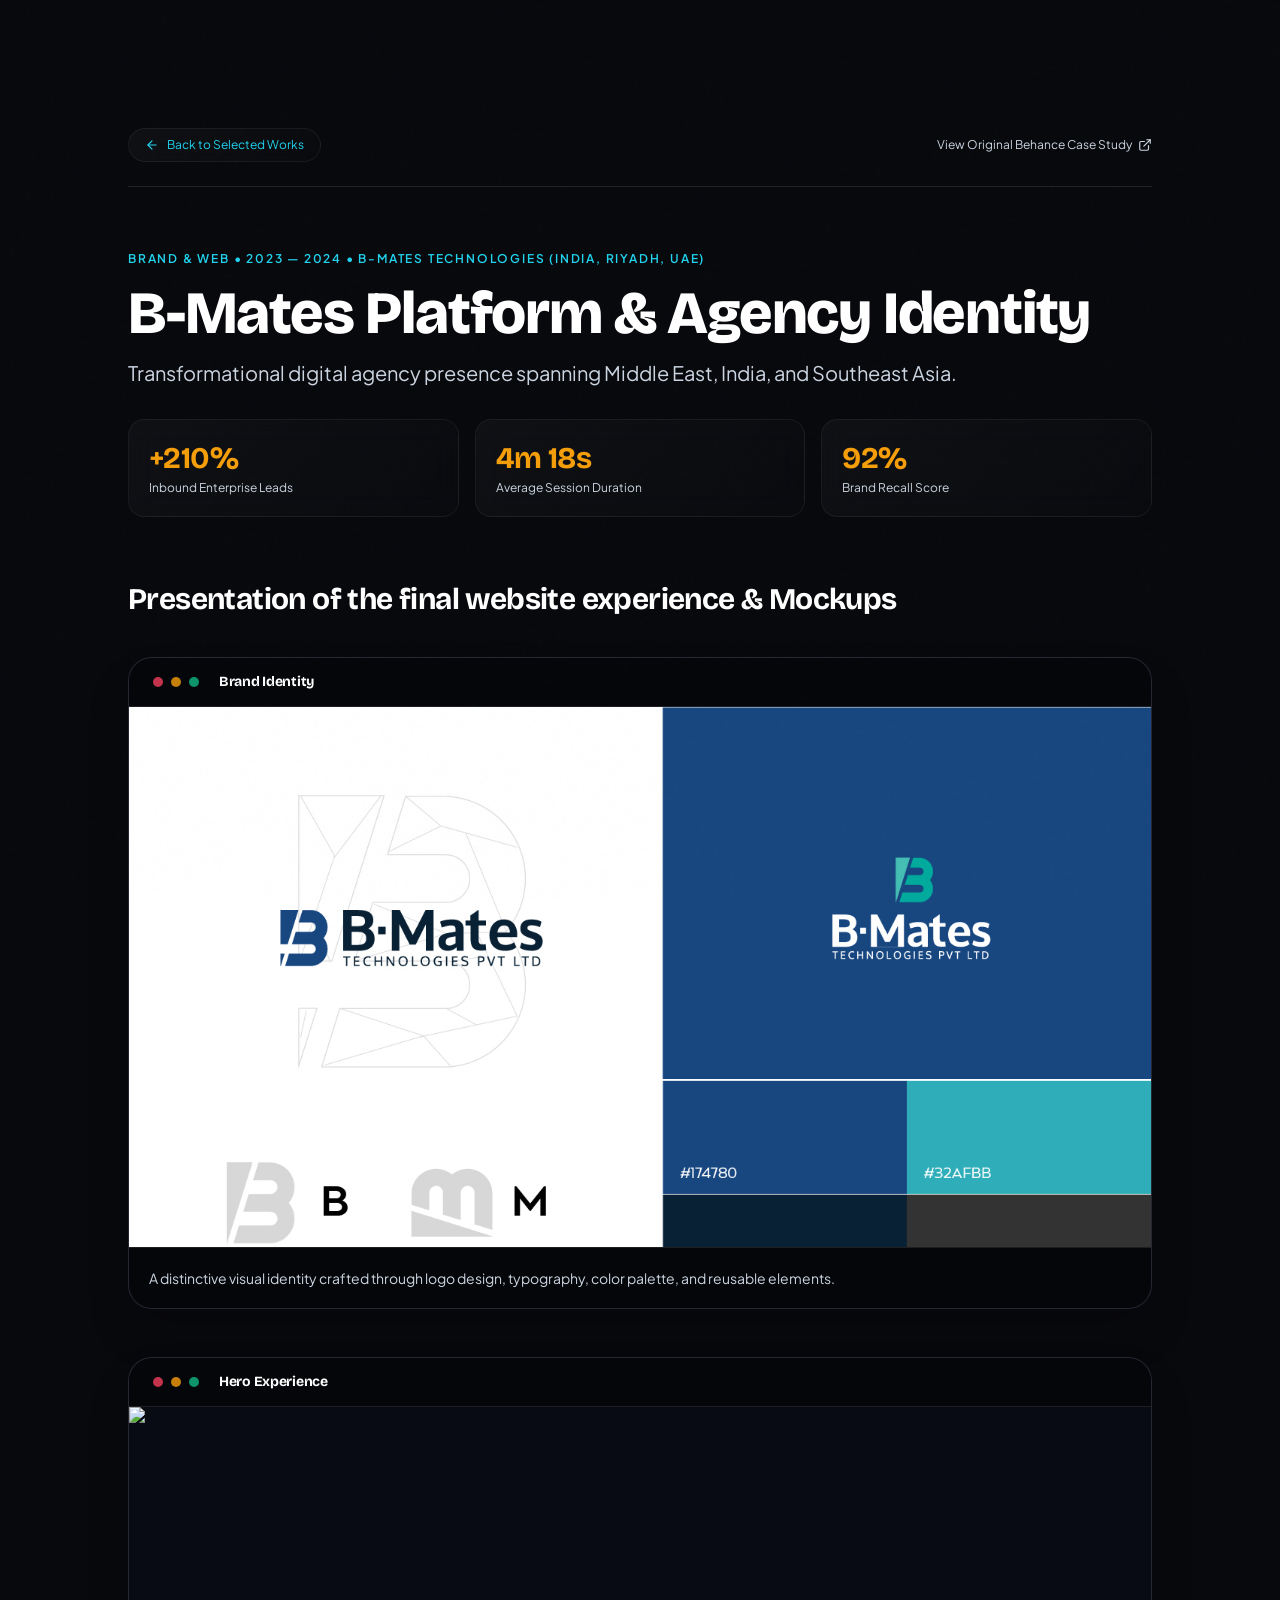
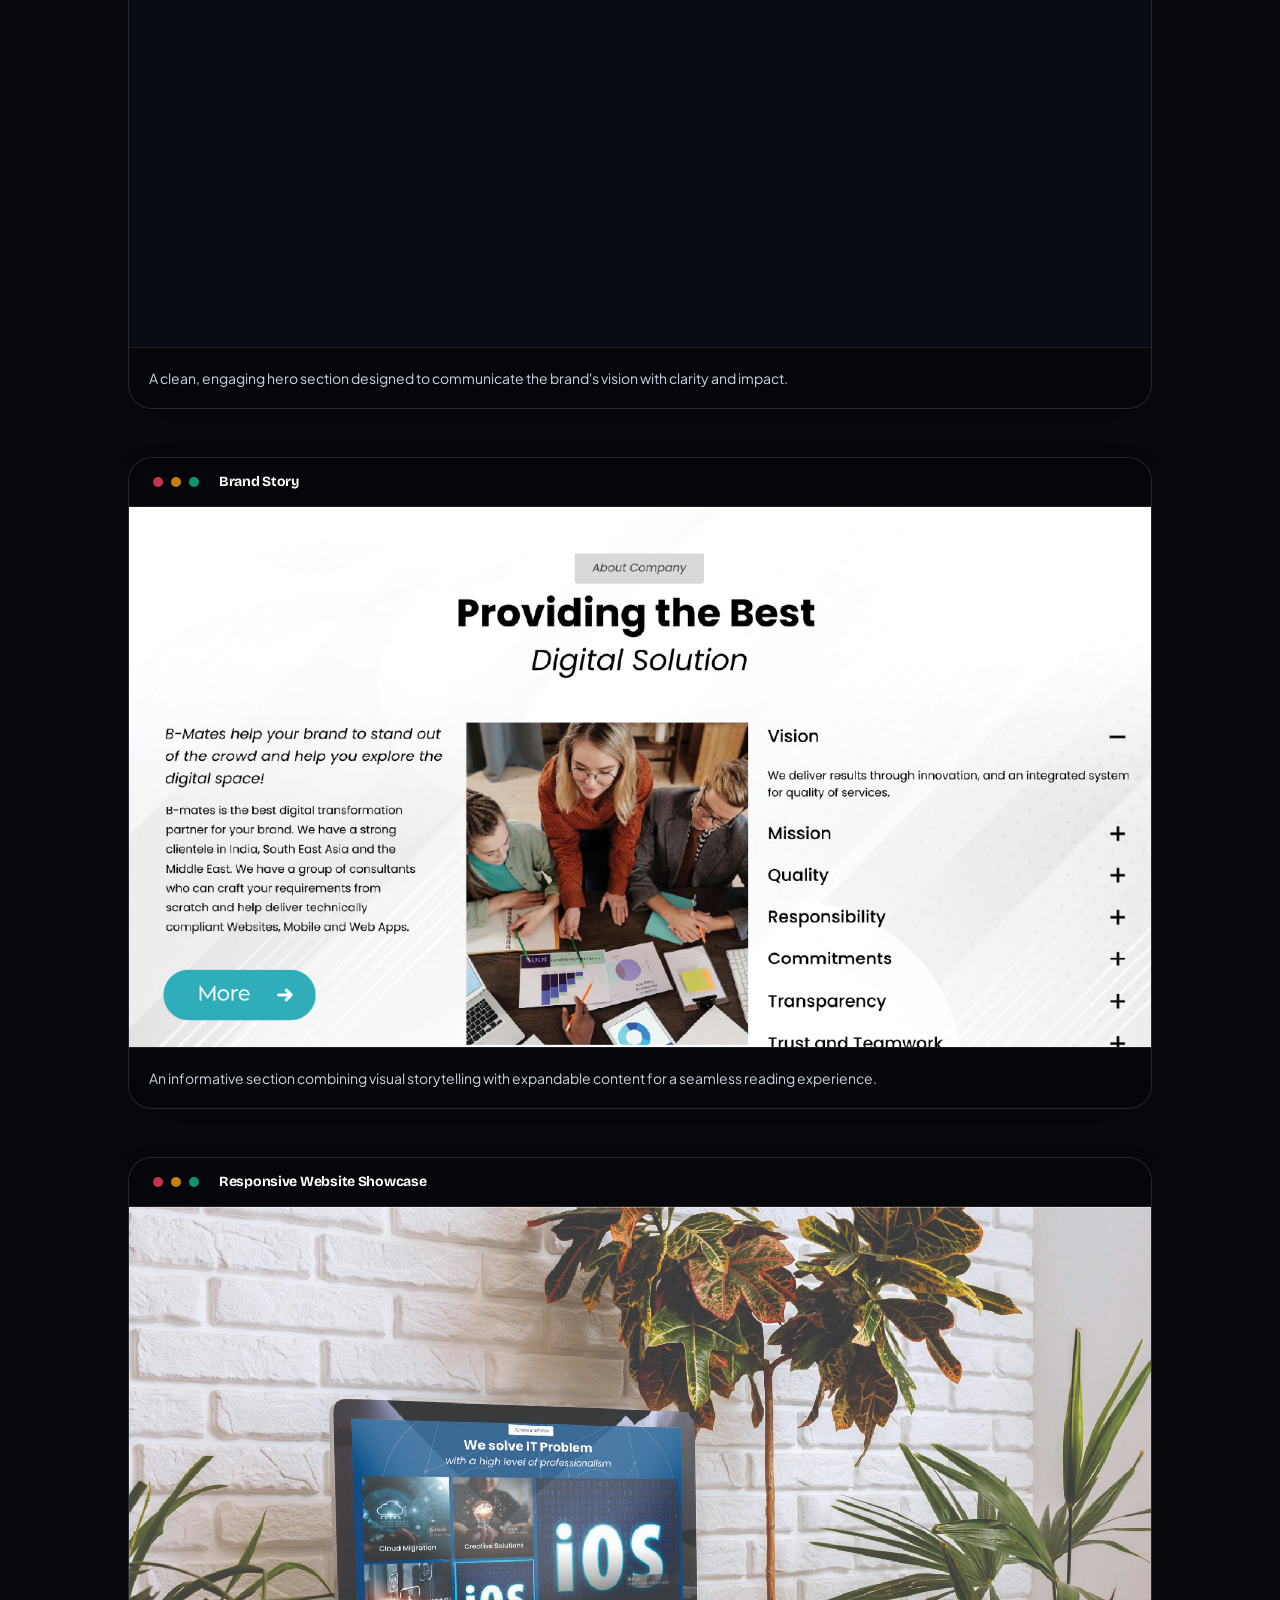
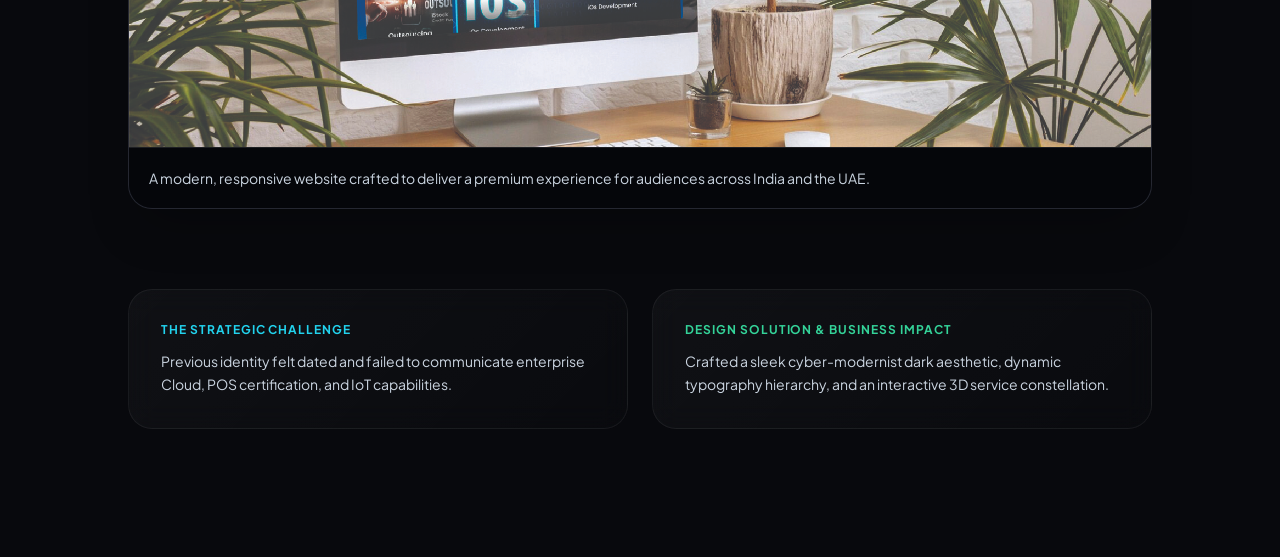
==== commit 0bb9a6be: "Update b-mates-branding.html content changes" ====
--- a/case-study/b-mates-branding.html
+++ b/case-study/b-mates-branding.html
@@ -38,7 +38,7 @@
 </div>
 </div>
 </div>
-<div class="flex flex-col gap-10"><h2 class="font-heading text-2xl sm:text-3xl font-bold text-white">High-Resolution Presentation Screens &amp; Mockups</h2>
+<div class="flex flex-col gap-10"><h2 class="font-heading text-2xl sm:text-3xl font-bold text-white">Presentation of the final website experience &amp; Mockups</h2>
 <div class="flex flex-col gap-12">
 <div class="rounded-3xl bg-[#0c0f1a] border border-white/10 overflow-hidden shadow-2xl flex flex-col">
 <div class="px-6 py-3.5 bg-black/60 border-b border-white/10 flex items-center justify-between">
